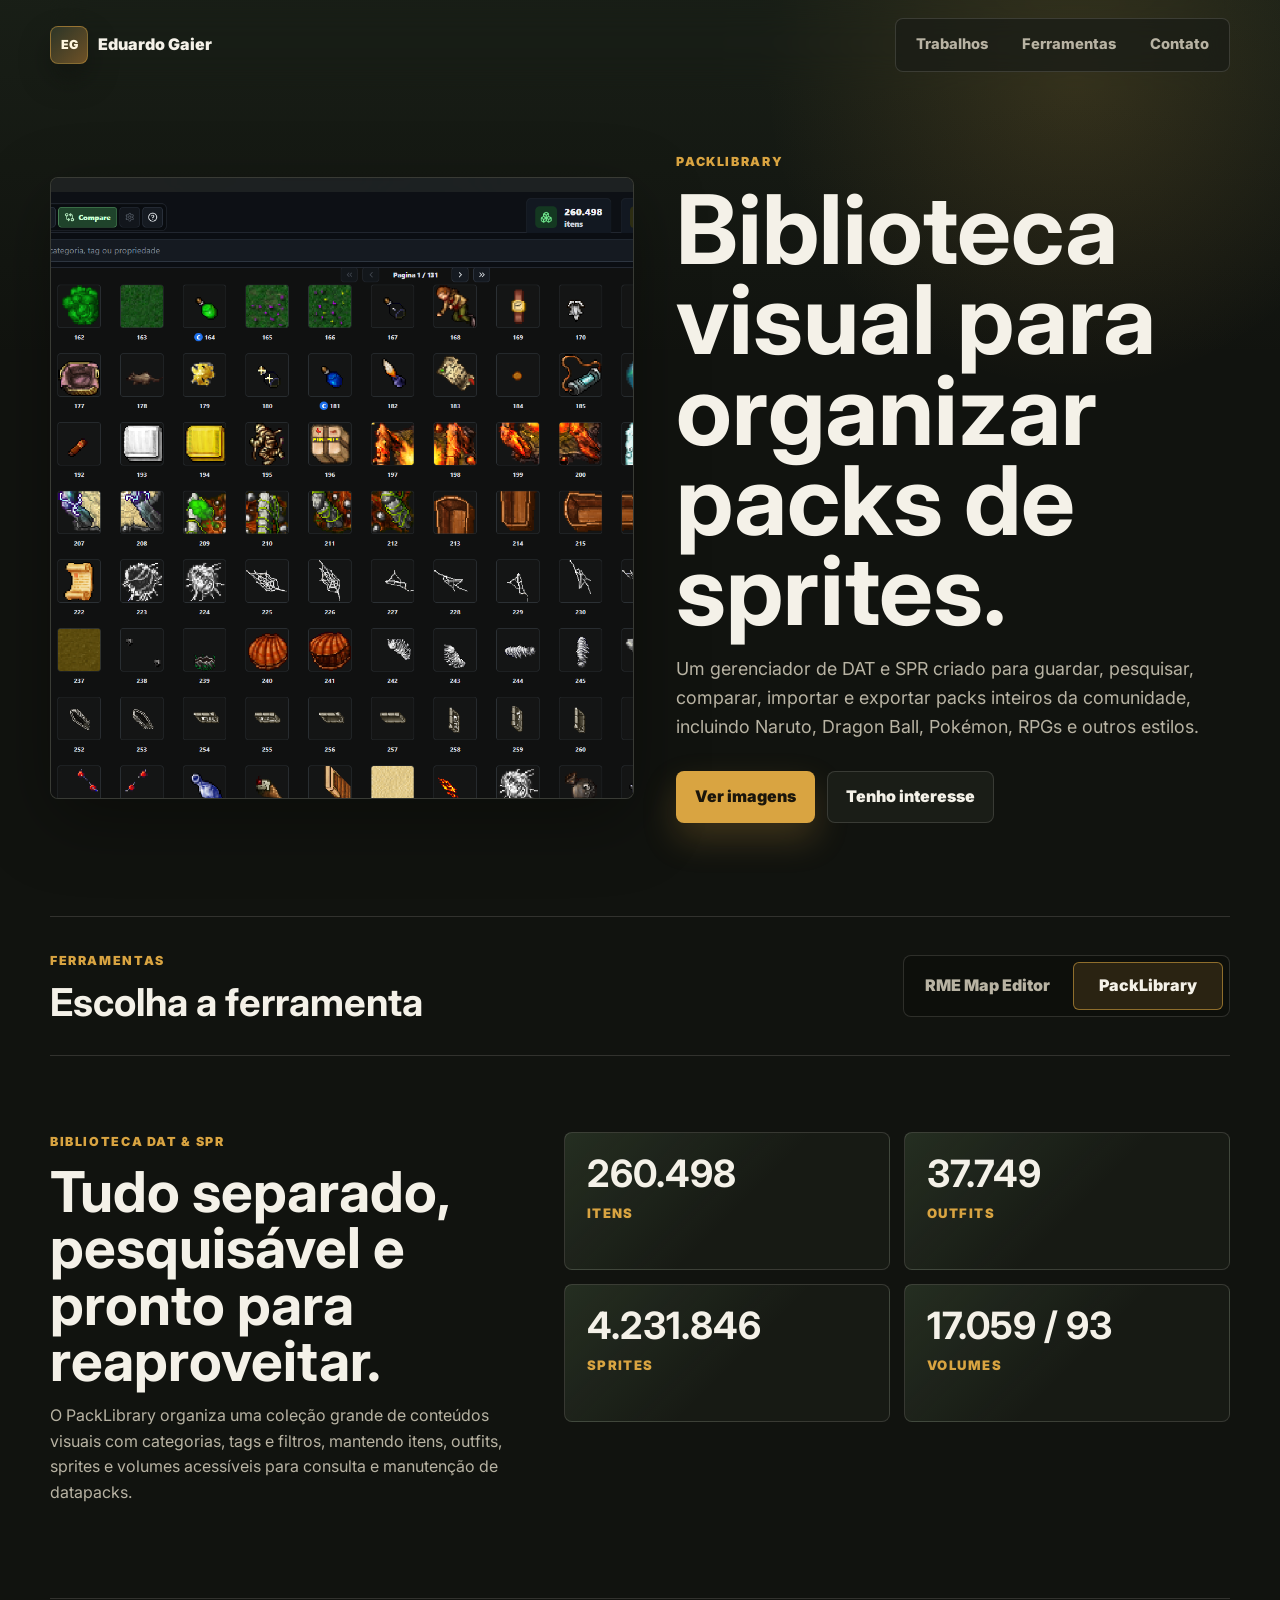
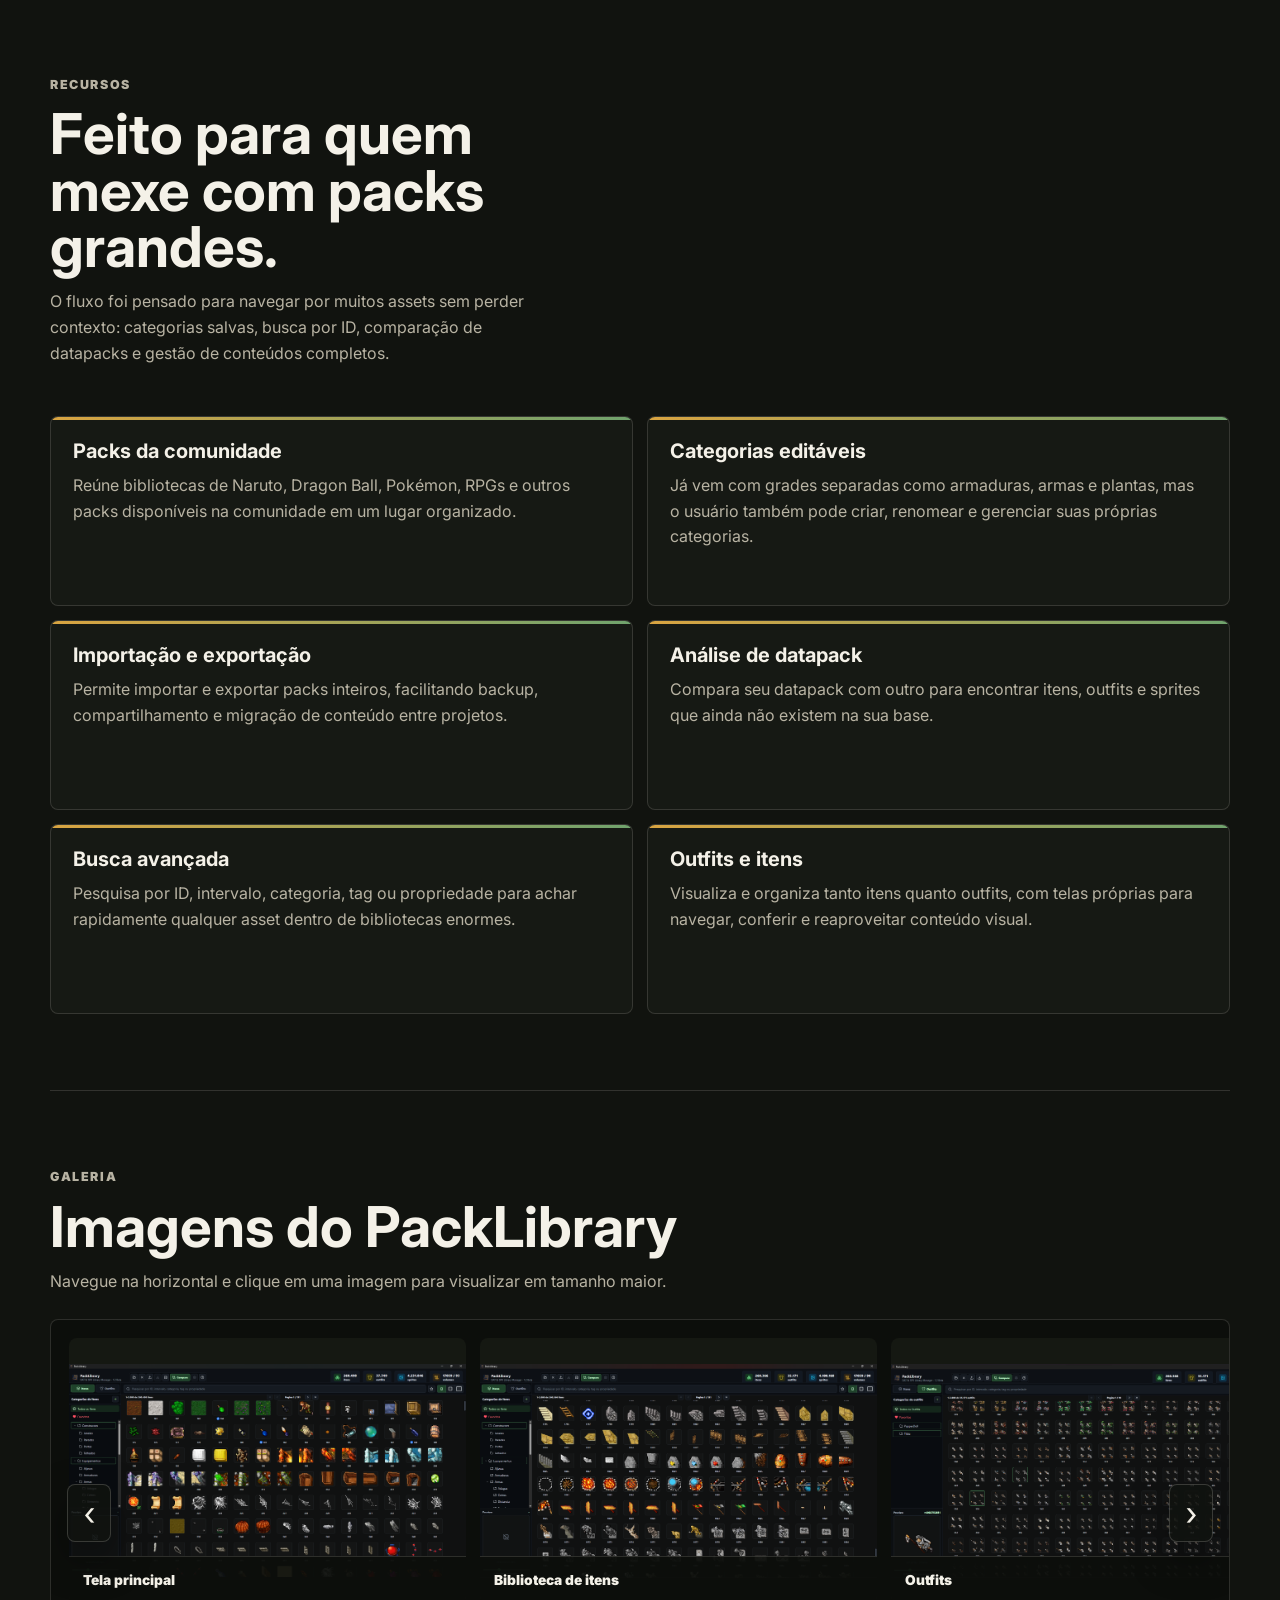
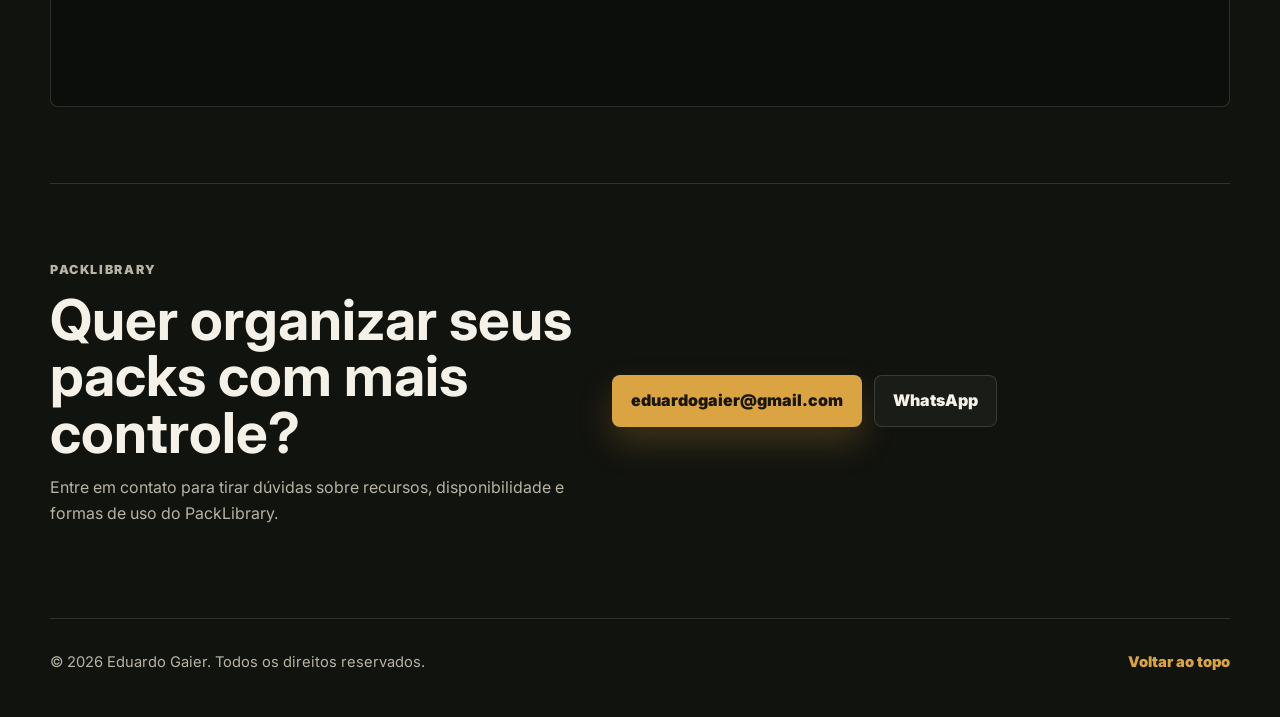
==== packlibrary.html @ 7f419819 "Adiciona pagina PackLibrary e atualiza ferramentas" ====
<!doctype html>
<html lang="pt-BR">
  <head>
    <meta charset="utf-8" />
    <meta name="viewport" content="width=device-width, initial-scale=1" />
    <meta
      name="description"
      content="Página do PackLibrary, biblioteca para organizar, comparar, importar e exportar packs de sprites DAT e SPR para comunidades OTServ."
    />
    <meta name="theme-color" content="#1a4f43" />
    <title>PackLibrary | Eduardo Gaier</title>
    <link rel="preconnect" href="https://fonts.googleapis.com" />
    <link rel="preconnect" href="https://fonts.gstatic.com" crossorigin />
    <link
      href="https://fonts.googleapis.com/css2?family=Inter:wght@400;600;700;800;900&display=swap"
      rel="stylesheet"
    />
    <link rel="stylesheet" href="styles.css" />
  </head>
  <body>
    <header class="site-header">
      <a class="logo" href="index.html#inicio" aria-label="Voltar para o início">
        <span class="logo-mark" aria-hidden="true">EG</span>
        <span>Eduardo Gaier</span>
      </a>

      <nav class="nav" aria-label="Navegação principal">
        <a href="index.html#trabalhos">Trabalhos</a>
        <a href="rme.html">Ferramentas</a>
        <a href="index.html#contato">Contato</a>
      </nav>
    </header>

    <main>
      <section class="hero tool-hero" id="inicio">
        <div class="hero-media">
          <img
            src="images/ferramentas/Fotos%20library/packlibrary-main.png"
            alt="Tela principal do PackLibrary com grade de itens, categorias e métricas da biblioteca"
          />
        </div>

        <div class="hero-content">
          <p class="eyebrow">PackLibrary</p>
          <h1>Biblioteca visual para organizar packs de sprites.</h1>
          <p class="hero-copy">
            Um gerenciador de DAT e SPR criado para guardar, pesquisar, comparar,
            importar e exportar packs inteiros da comunidade, incluindo Naruto,
            Dragon Ball, Pokémon, RPGs e outros estilos.
          </p>
          <div class="hero-actions" aria-label="Ações principais">
            <a class="button primary" href="#galeria">Ver imagens</a>
            <a class="button secondary" href="index.html#contato">Tenho interesse</a>
          </div>
        </div>
      </section>

      <section class="tool-menu section-band compact-band" aria-labelledby="tool-menu-title">
        <div>
          <p class="eyebrow">Ferramentas</p>
          <h2 id="tool-menu-title">Escolha a ferramenta</h2>
        </div>
        <div class="tool-switch" aria-label="Menu de ferramentas">
          <a href="rme.html">RME Map Editor</a>
          <a class="active" href="packlibrary.html" aria-current="page">PackLibrary</a>
        </div>
      </section>

      <section class="feature-strip section-band" aria-labelledby="pack-benefits-title">
        <div>
          <p class="eyebrow">Biblioteca DAT & SPR</p>
          <h2 id="pack-benefits-title">Tudo separado, pesquisável e pronto para reaproveitar.</h2>
          <p class="intro-lead">
            O PackLibrary organiza uma coleção grande de conteúdos visuais com
            categorias, tags e filtros, mantendo itens, outfits, sprites e volumes
            acessíveis para consulta e manutenção de datapacks.
          </p>
        </div>
        <div class="stats-grid" aria-label="Quantidade de conteúdo na biblioteca">
          <article>
            <strong>260.498</strong>
            <span>itens</span>
          </article>
          <article>
            <strong>37.749</strong>
            <span>outfits</span>
          </article>
          <article>
            <strong>4.231.846</strong>
            <span>sprites</span>
          </article>
          <article>
            <strong>17.059 / 93</strong>
            <span>volumes</span>
          </article>
        </div>
      </section>

      <section class="feature-strip section-band">
        <div class="section-heading">
          <p class="eyebrow">Recursos</p>
          <h2>Feito para quem mexe com packs grandes.</h2>
          <p>
            O fluxo foi pensado para navegar por muitos assets sem perder contexto:
            categorias salvas, busca por ID, comparação de datapacks e gestão de
            conteúdos completos.
          </p>
        </div>
        <div class="craft-list">
          <article>
            <h3>Packs da comunidade</h3>
            <p>
              Reúne bibliotecas de Naruto, Dragon Ball, Pokémon, RPGs e outros
              packs disponíveis na comunidade em um lugar organizado.
            </p>
          </article>
          <article>
            <h3>Categorias editáveis</h3>
            <p>
              Já vem com grades separadas como armaduras, armas e plantas, mas o
              usuário também pode criar, renomear e gerenciar suas próprias categorias.
            </p>
          </article>
          <article>
            <h3>Importação e exportação</h3>
            <p>
              Permite importar e exportar packs inteiros, facilitando backup,
              compartilhamento e migração de conteúdo entre projetos.
            </p>
          </article>
          <article>
            <h3>Análise de datapack</h3>
            <p>
              Compara seu datapack com outro para encontrar itens, outfits e sprites
              que ainda não existem na sua base.
            </p>
          </article>
          <article>
            <h3>Busca avançada</h3>
            <p>
              Pesquisa por ID, intervalo, categoria, tag ou propriedade para achar
              rapidamente qualquer asset dentro de bibliotecas enormes.
            </p>
          </article>
          <article>
            <h3>Outfits e itens</h3>
            <p>
              Visualiza e organiza tanto itens quanto outfits, com telas próprias
              para navegar, conferir e reaproveitar conteúdo visual.
            </p>
          </article>
        </div>
      </section>

      <section class="rme-showcase section-band" id="galeria" data-work-panel="packlibrary" aria-labelledby="galeria-title">
        <div class="section-heading">
          <p class="eyebrow">Galeria</p>
          <h2 id="galeria-title">Imagens do PackLibrary</h2>
          <p>
            Navegue na horizontal e clique em uma imagem para visualizar em tamanho maior.
          </p>
        </div>

        <div class="carousel rme-carousel" data-carousel>
          <button class="carousel-arrow prev" type="button" aria-label="Imagem anterior">&lsaquo;</button>
          <div class="carousel-track">
            <button class="gallery-image titled" type="button">
              <img src="images/ferramentas/Fotos%20library/packlibrary-main.png" alt="Tela principal do PackLibrary" />
              <span class="gallery-caption">Tela principal</span>
            </button>
            <button class="gallery-image titled" type="button">
              <img src="images/ferramentas/Fotos%20library/initlib.png" alt="Inicialização da biblioteca do PackLibrary" />
              <span class="gallery-caption">Biblioteca de itens</span>
            </button>
            <button class="gallery-image titled" type="button">
              <img src="images/ferramentas/Fotos%20library/outfit.png" alt="Tela de outfits do PackLibrary" />
              <span class="gallery-caption">Outfits</span>
            </button>
            <button class="gallery-image titled" type="button">
              <img src="images/ferramentas/Fotos%20library/cat1.png" alt="Categorias de itens no PackLibrary" />
              <span class="gallery-caption">Categorias salvas</span>
            </button>
            <button class="gallery-image titled" type="button">
              <img src="images/ferramentas/Fotos%20library/cat2.png" alt="Gerenciamento de categorias no PackLibrary" />
              <span class="gallery-caption">Gerenciar categorias</span>
            </button>
            <button class="gallery-image titled" type="button">
              <img src="images/ferramentas/Fotos%20library/cat3.png" alt="Grade de categorias do PackLibrary" />
              <span class="gallery-caption">Grade por categoria</span>
            </button>
            <button class="gallery-image titled" type="button">
              <img src="images/ferramentas/Fotos%20library/cat4.png" alt="Categorias customizadas no PackLibrary" />
              <span class="gallery-caption">Categorias customizadas</span>
            </button>
            <button class="gallery-image titled" type="button">
              <img src="images/ferramentas/Fotos%20library/compare2%20spr%20externos.png" alt="Comparação de SPR externo no PackLibrary" />
              <span class="gallery-caption">Comparar datapacks</span>
            </button>
            <button class="gallery-image titled" type="button">
              <img src="images/ferramentas/Fotos%20library/importa%C3%A7%C3%A3o%20de%20outfits%20de%20outra%20spr.png" alt="Importação de outfits de outra SPR no PackLibrary" />
              <span class="gallery-caption">Importar outfits</span>
            </button>
          </div>
          <button class="carousel-arrow next" type="button" aria-label="Próxima imagem">&rsaquo;</button>
        </div>
      </section>

      <section class="contact section-band" id="comprar" aria-labelledby="comprar-title">
        <div>
          <p class="eyebrow">PackLibrary</p>
          <h2 id="comprar-title">Quer organizar seus packs com mais controle?</h2>
          <p>
            Entre em contato para tirar dúvidas sobre recursos, disponibilidade
            e formas de uso do PackLibrary.
          </p>
        </div>
        <div class="contact-actions" aria-label="Contatos">
          <a class="button primary" href="mailto:eduardogaier@gmail.com">eduardogaier@gmail.com</a>
          <a class="button secondary" href="https://wa.me/5555991773439" target="_blank" rel="noreferrer">
            WhatsApp
          </a>
        </div>
      </section>
    </main>

    <div class="lightbox" aria-hidden="true" role="dialog" aria-label="Visualização da imagem">
      <button class="lightbox-close" type="button" aria-label="Fechar imagem">&times;</button>
      <button class="lightbox-nav lightbox-prev" type="button" aria-label="Imagem anterior">&lsaquo;</button>
      <img src="" alt="" />
      <button class="lightbox-nav lightbox-next" type="button" aria-label="Próxima imagem">&rsaquo;</button>
    </div>

    <footer class="site-footer">
      <span>© <span id="year"></span> Eduardo Gaier. Todos os direitos reservados.</span>
      <a href="#inicio">Voltar ao topo</a>
    </footer>

    <script src="script.js"></script>
  </body>
</html>
---- styles.css ----
:root {
  color-scheme: dark;
  --bg: #11130f;
  --surface: #1a1d17;
  --surface-soft: #242a20;
  --text: #f4f1e8;
  --muted: #b8b3a3;
  --brand: #d9a441;
  --brand-dark: #9d642b;
  --accent: #70a36d;
  --line: rgba(244, 241, 232, 0.14);
  --shadow: 0 22px 70px rgba(0, 0, 0, 0.34);
}

* {
  box-sizing: border-box;
}

html {
  scroll-behavior: smooth;
}

body {
  margin: 0;
  min-width: 320px;
  background:
    linear-gradient(180deg, rgba(112, 163, 109, 0.08), transparent 360px),
    radial-gradient(circle at 84% 2%, rgba(217, 164, 65, 0.16), transparent 310px),
    var(--bg);
  color: var(--text);
  font-family: "Inter", system-ui, -apple-system, BlinkMacSystemFont, "Segoe UI", sans-serif;
  line-height: 1.6;
}

body.lightbox-open {
  overflow: hidden;
}

img {
  display: block;
  max-width: 100%;
}

a,
button {
  color: inherit;
  font: inherit;
}

a {
  text-decoration: none;
}

button {
  cursor: pointer;
}

.site-header {
  position: sticky;
  top: 0;
  z-index: 20;
  display: flex;
  align-items: center;
  justify-content: space-between;
  gap: 24px;
  width: min(1180px, calc(100% - 32px));
  margin: 0 auto;
  padding: 18px 0;
  backdrop-filter: blur(18px);
}

.logo,
.nav,
.hero-actions,
.contact-actions,
.site-footer {
  display: flex;
  align-items: center;
}

.logo {
  gap: 10px;
  font-weight: 900;
  letter-spacing: 0;
}

.logo-mark {
  display: grid;
  width: 38px;
  height: 38px;
  place-items: center;
  border: 1px solid rgba(217, 164, 65, 0.45);
  border-radius: 8px;
  background: linear-gradient(135deg, #2c3527, #6e5126);
  color: #fff7df;
  font-size: 0.78rem;
  box-shadow: 0 14px 32px rgba(0, 0, 0, 0.3);
}

.nav {
  gap: 6px;
  padding: 6px;
  border: 1px solid var(--line);
  border-radius: 8px;
  background: rgba(26, 29, 23, 0.78);
}

.nav a {
  padding: 8px 14px;
  border-radius: 6px;
  color: var(--muted);
  font-size: 0.92rem;
  font-weight: 800;
  white-space: nowrap;
}

.nav a:hover,
.nav a:focus-visible,
.nav a[aria-current="page"] {
  background: var(--surface-soft);
  color: var(--text);
}

.hero,
.section-band,
.site-footer {
  width: min(1180px, calc(100% - 32px));
  margin: 0 auto;
}

.hero {
  display: grid;
  grid-template-columns: minmax(0, 0.95fr) minmax(320px, 0.9fr);
  gap: 42px;
  align-items: center;
  min-height: calc(100vh - 74px);
  padding: 44px 0 74px;
}

.hero-media {
  overflow: hidden;
  border: 1px solid var(--line);
  border-radius: 8px;
  background: var(--surface);
  box-shadow: var(--shadow);
}

.hero-media img {
  width: 100%;
  height: clamp(320px, 52vw, 620px);
  object-fit: cover;
}

.hero-content {
  max-width: 640px;
}

.eyebrow {
  margin: 0 0 12px;
  color: var(--brand);
  font-size: 0.78rem;
  font-weight: 900;
  letter-spacing: 0.13em;
  text-transform: uppercase;
}

h1,
h2,
h3,
p {
  margin-top: 0;
}

h1 {
  margin-bottom: 20px;
  font-size: clamp(3rem, 7.5vw, 6.7rem);
  line-height: 0.94;
  letter-spacing: 0;
}

h2 {
  margin-bottom: 14px;
  font-size: clamp(2.1rem, 4.4vw, 4rem);
  line-height: 1;
  letter-spacing: 0;
}

h3 {
  margin-bottom: 10px;
  font-size: 1.25rem;
  line-height: 1.2;
}

.hero-copy,
.section-heading p,
.intro p,
.intro-lead,
.craft-list p,
.work-copy p,
.tools p,
.testimonial-card p,
.testimonial-card span,
.contact p {
  color: var(--muted);
}

.hero-copy {
  max-width: 600px;
  margin-bottom: 30px;
  font-size: 1.12rem;
}

.hero-actions,
.contact-actions {
  flex-wrap: wrap;
  gap: 12px;
}

.button {
  display: inline-flex;
  align-items: center;
  justify-content: center;
  min-height: 46px;
  padding: 12px 18px;
  border: 1px solid transparent;
  border-radius: 8px;
  font-weight: 900;
}

.button.primary {
  background: var(--brand);
  color: #1b160b;
  box-shadow: 0 16px 34px rgba(217, 164, 65, 0.22);
}

.button.primary:hover,
.button.primary:focus-visible {
  background: #f0bd59;
}

.button.secondary {
  border-color: var(--line);
  background: var(--surface);
  color: var(--text);
}

.section-band {
  padding: 76px 0;
  border-top: 1px solid var(--line);
}

.compact-band {
  padding: 34px 0;
}

.tool-menu {
  display: flex;
  align-items: center;
  justify-content: space-between;
  gap: 24px;
}

.tool-menu h2 {
  margin-bottom: 0;
  font-size: clamp(1.8rem, 3vw, 2.7rem);
}

.tool-switch {
  display: flex;
  gap: 8px;
  overflow-x: auto;
  padding: 6px;
  border: 1px solid var(--line);
  border-radius: 8px;
  background: rgba(12, 14, 11, 0.62);
}

.tool-switch a {
  flex: 0 0 auto;
  min-width: 150px;
  padding: 10px 14px;
  border: 1px solid transparent;
  border-radius: 6px;
  color: var(--muted);
  font-weight: 900;
  text-align: center;
  white-space: nowrap;
}

.tool-switch a:hover,
.tool-switch a:focus-visible,
.tool-switch a.active {
  border-color: rgba(217, 164, 65, 0.58);
  background: rgba(217, 164, 65, 0.14);
  color: var(--text);
}

.intro {
  display: grid;
  grid-template-columns: minmax(0, 0.72fr) minmax(320px, 1fr);
  gap: 34px;
}

.craft-list,
.intro-grid,
.tool-list {
  display: grid;
  grid-template-columns: repeat(2, minmax(0, 1fr));
  gap: 14px;
}

.feature-strip {
  display: grid;
  grid-template-columns: minmax(0, 0.72fr) minmax(320px, 1fr);
  gap: 34px;
  align-items: start;
}

.feature-strip > .section-heading {
  margin-bottom: 0;
}

.feature-strip > .craft-list {
  grid-column: 1 / -1;
}

.stats-grid {
  display: grid;
  grid-template-columns: repeat(2, minmax(0, 1fr));
  gap: 14px;
}

.stats-grid article {
  min-height: 138px;
  padding: 22px;
  border: 1px solid var(--line);
  border-radius: 8px;
  background:
    linear-gradient(135deg, rgba(112, 163, 109, 0.15), transparent 54%),
    rgba(26, 29, 23, 0.78);
}

.stats-grid strong,
.stats-grid span {
  display: block;
}

.stats-grid strong {
  color: var(--text);
  font-size: clamp(1.55rem, 3vw, 2.35rem);
  line-height: 1;
}

.stats-grid span {
  margin-top: 10px;
  color: var(--brand);
  font-size: 0.82rem;
  font-weight: 900;
  letter-spacing: 0.11em;
  text-transform: uppercase;
}

.craft-list article,
.intro article,
.tool-list article {
  min-height: 190px;
  padding: 22px;
  border: 1px solid var(--line);
  border-radius: 8px;
  background: rgba(26, 29, 23, 0.72);
}

.craft-list article {
  position: relative;
  overflow: hidden;
}

.craft-list article::before {
  content: "";
  position: absolute;
  top: 0;
  left: 0;
  width: 100%;
  height: 3px;
  background: linear-gradient(90deg, var(--brand), var(--accent));
}

.intro article span {
  display: block;
  margin-bottom: 28px;
  color: rgba(217, 164, 65, 0.56);
  font-size: 2rem;
  font-weight: 900;
  line-height: 1;
}

.section-heading {
  max-width: 760px;
  margin-bottom: 24px;
}

.work-tabs {
  display: flex;
  gap: 8px;
  overflow-x: auto;
  padding: 0 0 14px;
  scrollbar-width: thin;
}

.work-tab {
  flex: 0 0 auto;
  padding: 10px 14px;
  border: 1px solid var(--line);
  border-radius: 8px;
  background: var(--surface);
  color: var(--muted);
  font-weight: 900;
}

.work-tab:hover,
.work-tab:focus-visible,
.work-tab.active {
  border-color: rgba(217, 164, 65, 0.65);
  background: rgba(217, 164, 65, 0.14);
  color: var(--text);
}

.work-panels {
  margin-top: 18px;
}

.work-panel {
  display: none;
  grid-template-columns: minmax(220px, 0.32fr) minmax(0, 1fr);
  gap: 20px;
  align-items: stretch;
}

.work-panel.active {
  display: grid;
}

.work-copy {
  padding: 24px;
  border: 1px solid var(--line);
  border-radius: 8px;
  background: var(--surface);
}

.work-copy span {
  color: var(--brand);
  font-size: 0.75rem;
  font-weight: 900;
  letter-spacing: 0.12em;
  text-transform: uppercase;
}

.carousel {
  position: relative;
  overflow: hidden;
  min-height: 388px;
  border: 1px solid var(--line);
  border-radius: 8px;
  background: #0c0e0b;
}

.carousel-track {
  display: grid;
  grid-auto-columns: minmax(72%, 1fr);
  grid-auto-flow: column;
  gap: 14px;
  height: 100%;
  overflow-x: auto;
  padding: 18px;
  scroll-behavior: smooth;
  scroll-snap-type: x mandatory;
  scrollbar-width: none;
}

.carousel-track::-webkit-scrollbar {
  display: none;
}

.gallery-image {
  position: relative;
  display: block;
  width: 100%;
  height: 350px;
  overflow: hidden;
  padding: 0;
  border: 0;
  border-radius: 8px;
  background: #151812;
  cursor: zoom-in;
  scroll-snap-align: center;
}

.gallery-image img {
  width: 100%;
  height: 100%;
  object-fit: cover;
  transition: filter 180ms ease;
}

.gallery-image.titled img {
  height: calc(100% - 54px);
  padding-bottom: 0;
  background: #151812;
  object-fit: contain;
}

.gallery-caption {
  position: absolute;
  right: 0;
  bottom: 0;
  left: 0;
  min-height: 54px;
  padding: 14px 16px;
  border-top: 1px solid rgba(244, 241, 232, 0.14);
  background: rgba(12, 14, 11, 0.94);
  color: var(--text);
  font-size: 0.95rem;
  font-weight: 900;
  text-align: left;
}

.gallery-image:hover img,
.gallery-image:focus-visible img {
  filter: brightness(1.08);
}

.carousel-arrow,
.lightbox-close,
.lightbox-nav {
  display: grid;
  place-items: center;
  border: 1px solid rgba(244, 241, 232, 0.18);
  border-radius: 8px;
  background: rgba(17, 19, 15, 0.82);
  color: var(--text);
  box-shadow: 0 16px 40px rgba(0, 0, 0, 0.34);
}

.carousel-arrow {
  position: absolute;
  top: 50%;
  z-index: 3;
  width: 44px;
  height: 58px;
  transform: translateY(-50%);
  font-size: 2.1rem;
  line-height: 1;
}

.carousel-arrow:hover,
.carousel-arrow:focus-visible,
.lightbox-close:hover,
.lightbox-close:focus-visible,
.lightbox-nav:hover,
.lightbox-nav:focus-visible {
  border-color: rgba(217, 164, 65, 0.78);
  background: rgba(36, 42, 32, 0.96);
}

.carousel-arrow.prev {
  left: 16px;
}

.carousel-arrow.next {
  right: 16px;
}

.tools {
  display: grid;
  grid-template-columns: minmax(0, 0.76fr) minmax(320px, 1fr);
  gap: 34px;
}

.rme-carousel .carousel-track {
  grid-auto-columns: clamp(240px, 31vw, 430px);
  align-items: start;
}

.rme-carousel .gallery-image {
  height: auto;
  aspect-ratio: 1323 / 885;
}

.rme-carousel .gallery-image.titled img {
  height: calc(100% - 46px);
}

.rme-carousel .gallery-caption {
  min-height: 46px;
  padding: 12px 14px;
  font-size: 0.86rem;
}

.testimonials {
  position: relative;
}

.testimonial-grid {
  display: grid;
  grid-template-columns: repeat(3, minmax(0, 1fr));
  gap: 16px;
}

.testimonial-card {
  display: flex;
  min-height: 300px;
  flex-direction: column;
  justify-content: space-between;
  gap: 28px;
  padding: 24px;
  border: 1px solid var(--line);
  border-radius: 8px;
  background:
    linear-gradient(180deg, rgba(217, 164, 65, 0.08), transparent 42%),
    rgba(26, 29, 23, 0.78);
}

.testimonial-card p {
  margin-bottom: 0;
  font-size: 1.02rem;
}

.testimonial-card strong,
.testimonial-card span {
  display: block;
}

.testimonial-card strong {
  color: var(--text);
  font-size: 0.98rem;
}

.testimonial-card span {
  margin-top: 4px;
  font-size: 0.86rem;
  font-weight: 800;
}

.contact {
  display: grid;
  grid-template-columns: minmax(0, 0.85fr) minmax(280px, 1fr);
  gap: 36px;
  align-items: center;
}

.site-footer {
  justify-content: space-between;
  gap: 18px;
  padding: 32px 0 42px;
  border-top: 1px solid var(--line);
  color: var(--muted);
  font-size: 0.92rem;
}

.site-footer a {
  color: var(--brand);
  font-weight: 900;
}

.lightbox {
  position: fixed;
  inset: 0;
  z-index: 50;
  display: none;
  align-items: center;
  justify-content: center;
  padding: 72px;
  background: rgba(0, 0, 0, 0.88);
}

.lightbox.open {
  display: flex;
}

.lightbox img {
  max-width: min(96vw, 1500px);
  max-height: 86vh;
  border: 1px solid rgba(244, 241, 232, 0.18);
  border-radius: 8px;
  object-fit: contain;
  box-shadow: 0 28px 90px rgba(0, 0, 0, 0.5);
}

.lightbox-close {
  position: absolute;
  top: 20px;
  right: 20px;
  width: 46px;
  height: 46px;
  font-size: 2rem;
  line-height: 1;
}

.lightbox-nav {
  position: absolute;
  top: 50%;
  width: 50px;
  height: 68px;
  transform: translateY(-50%);
  font-size: 2.4rem;
}

.lightbox-prev {
  left: 20px;
}

.lightbox-next {
  right: 20px;
}

:focus-visible {
  outline: 3px solid rgba(217, 164, 65, 0.76);
  outline-offset: 3px;
}

@media (max-width: 940px) {
  .site-header {
    align-items: flex-start;
    flex-direction: column;
  }

  .nav {
    width: 100%;
    overflow-x: auto;
  }

  .hero,
  .intro,
  .tools,
  .feature-strip,
  .contact,
  .work-panel.active {
    grid-template-columns: 1fr;
  }

  .tool-menu {
    align-items: flex-start;
    flex-direction: column;
  }

  .tool-switch {
    width: 100%;
  }

  .hero {
    min-height: auto;
    padding-top: 28px;
  }

  .hero-media {
    order: 2;
  }

  .carousel {
    min-height: 330px;
  }

  .gallery-image {
    height: 300px;
  }

  .testimonial-grid {
    grid-template-columns: 1fr;
  }

  .testimonial-card {
    min-height: auto;
  }
}

@media (max-width: 640px) {
  .site-header,
  .hero,
  .section-band,
  .site-footer {
    width: min(100% - 24px, 1180px);
  }

  .craft-list,
  .intro-grid,
  .tool-list,
  .stats-grid {
    grid-template-columns: 1fr;
  }

  .button {
    width: 100%;
  }

  .carousel-track {
    grid-auto-columns: 100%;
    padding: 12px;
  }

  .rme-carousel .carousel-track {
    grid-auto-columns: 86%;
  }

  .carousel-arrow {
    width: 38px;
    height: 52px;
  }

  .gallery-image {
    height: 260px;
  }

  .lightbox {
    padding: 72px 12px;
  }

  .lightbox-nav {
    bottom: 18px;
    top: auto;
    width: 48px;
    height: 48px;
    transform: none;
  }

  .lightbox-prev {
    left: calc(50% - 58px);
  }

  .lightbox-next {
    right: calc(50% - 58px);
  }

  .site-footer {
    align-items: flex-start;
    flex-direction: column;
  }
}
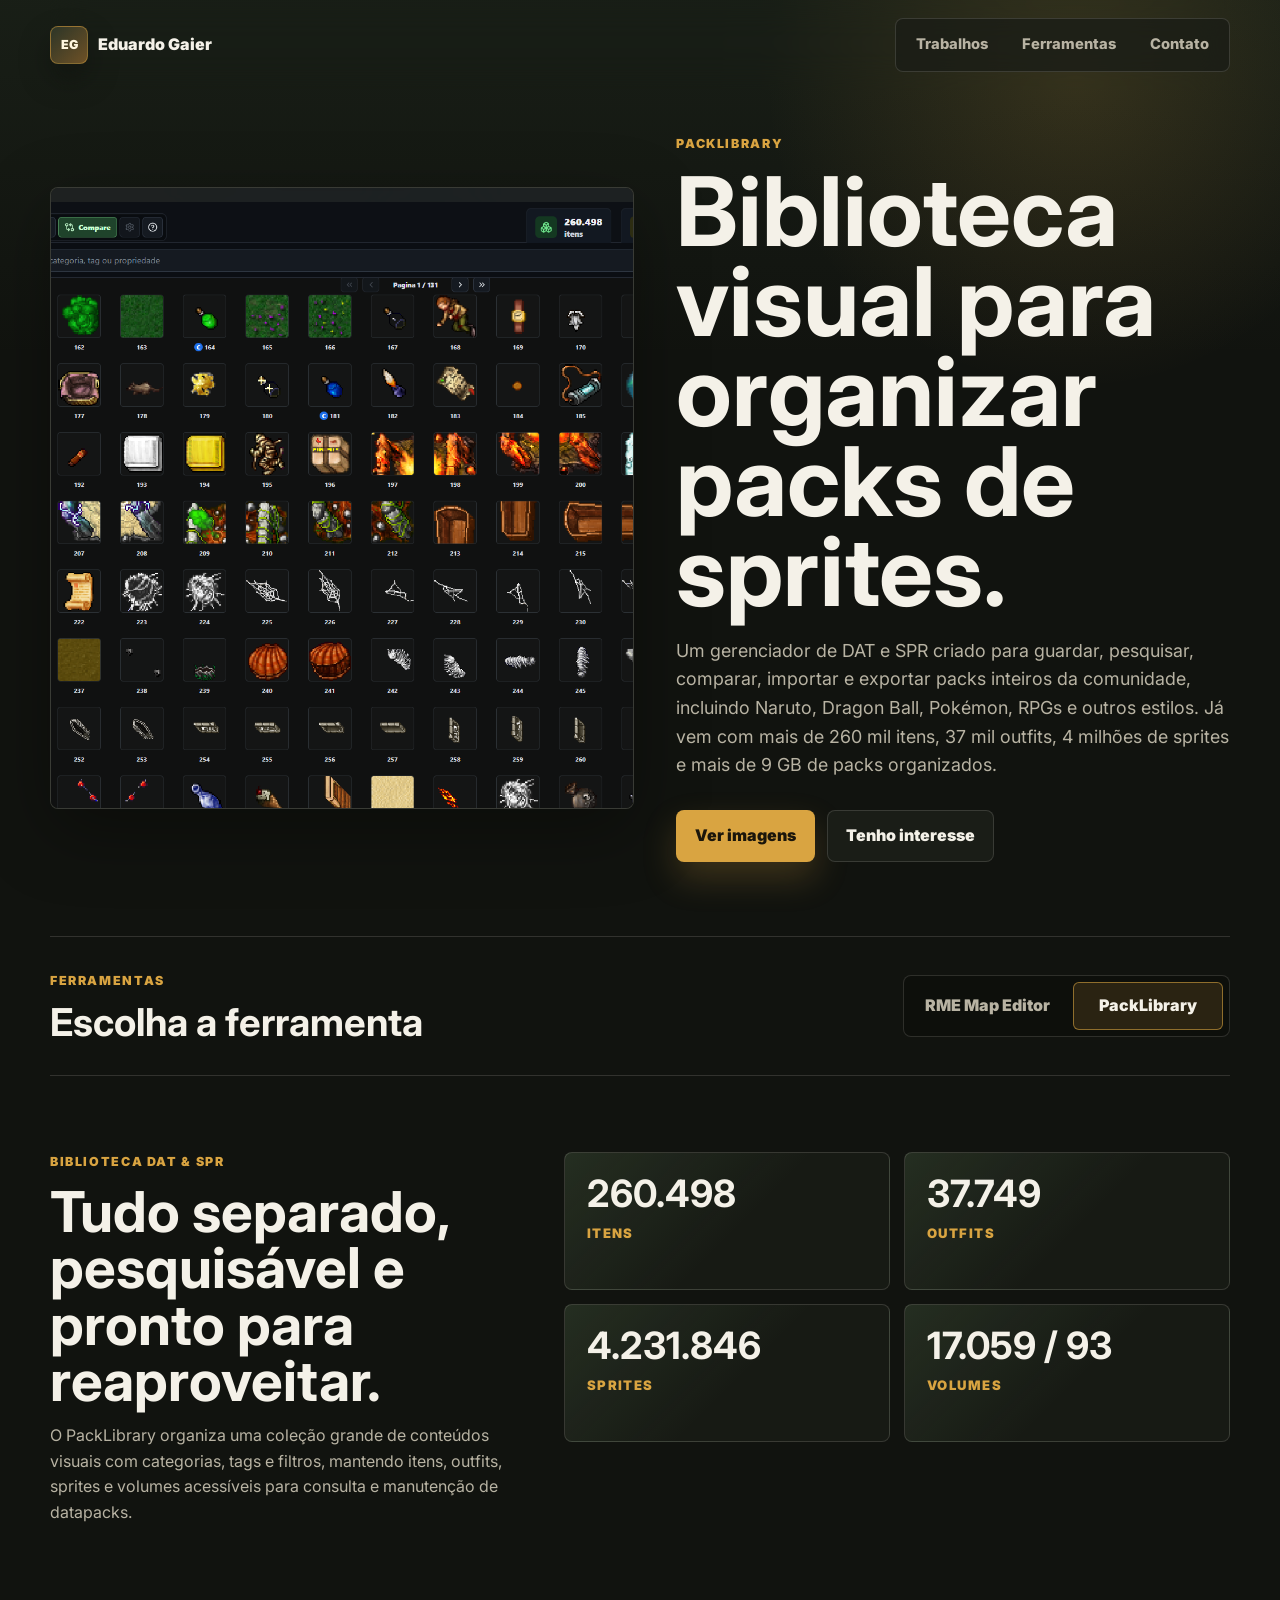
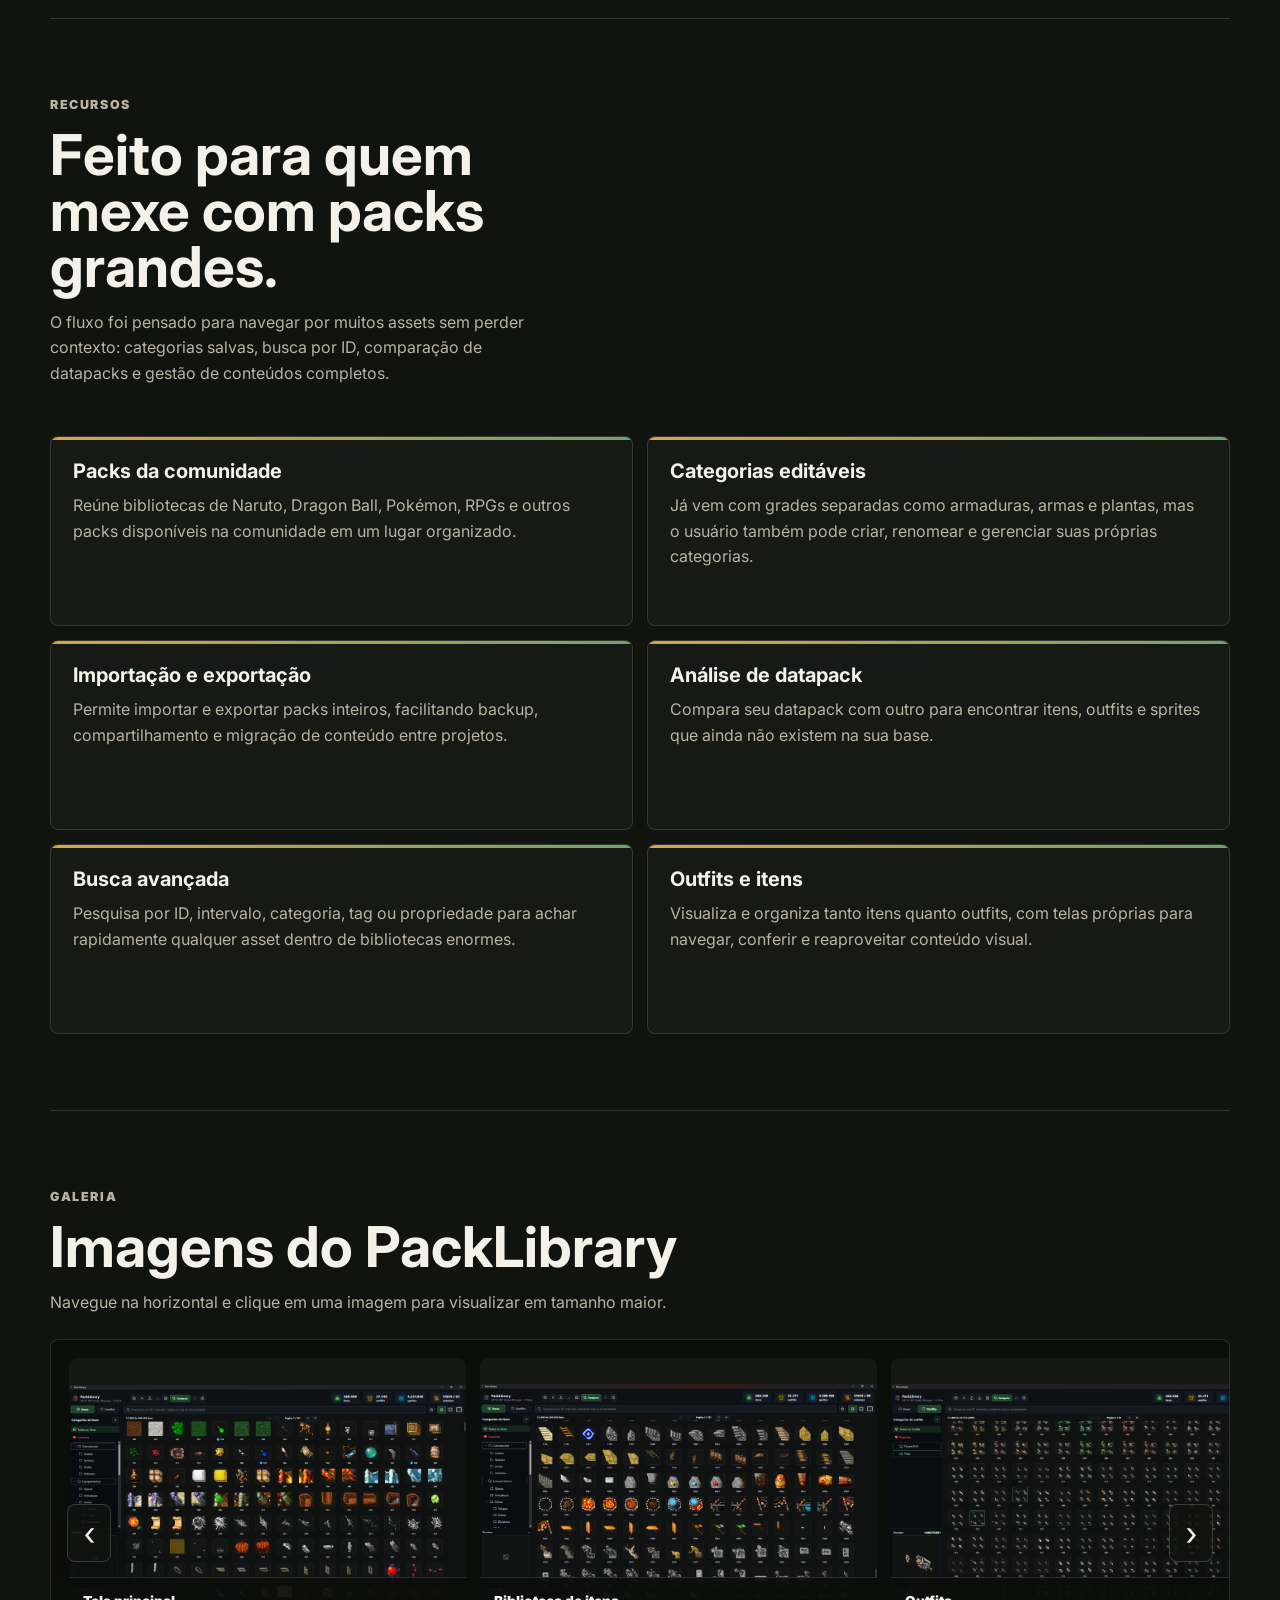
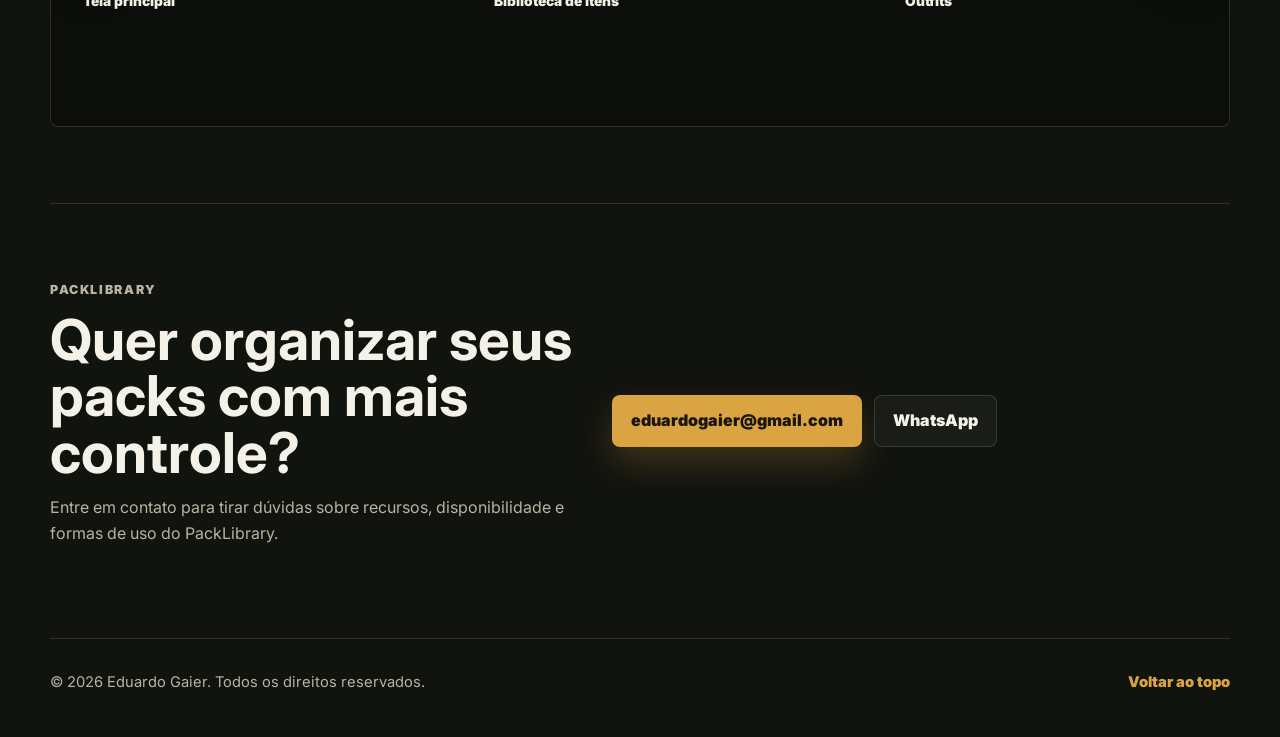
==== commit 17289707: "Reorganiza galeria principal e detalhes do PackLibrary" ====
--- a/packlibrary.html
+++ b/packlibrary.html
@@ -46,7 +46,9 @@
           <p class="hero-copy">
             Um gerenciador de DAT e SPR criado para guardar, pesquisar, comparar,
             importar e exportar packs inteiros da comunidade, incluindo Naruto,
-            Dragon Ball, Pokémon, RPGs e outros estilos.
+            Dragon Ball, Pokémon, RPGs e outros estilos. Já vem com mais de
+            260 mil itens, 37 mil outfits, 4 milhões de sprites e mais de 9 GB
+            de packs organizados.
           </p>
           <div class="hero-actions" aria-label="Ações principais">
             <a class="button primary" href="#galeria">Ver imagens</a>
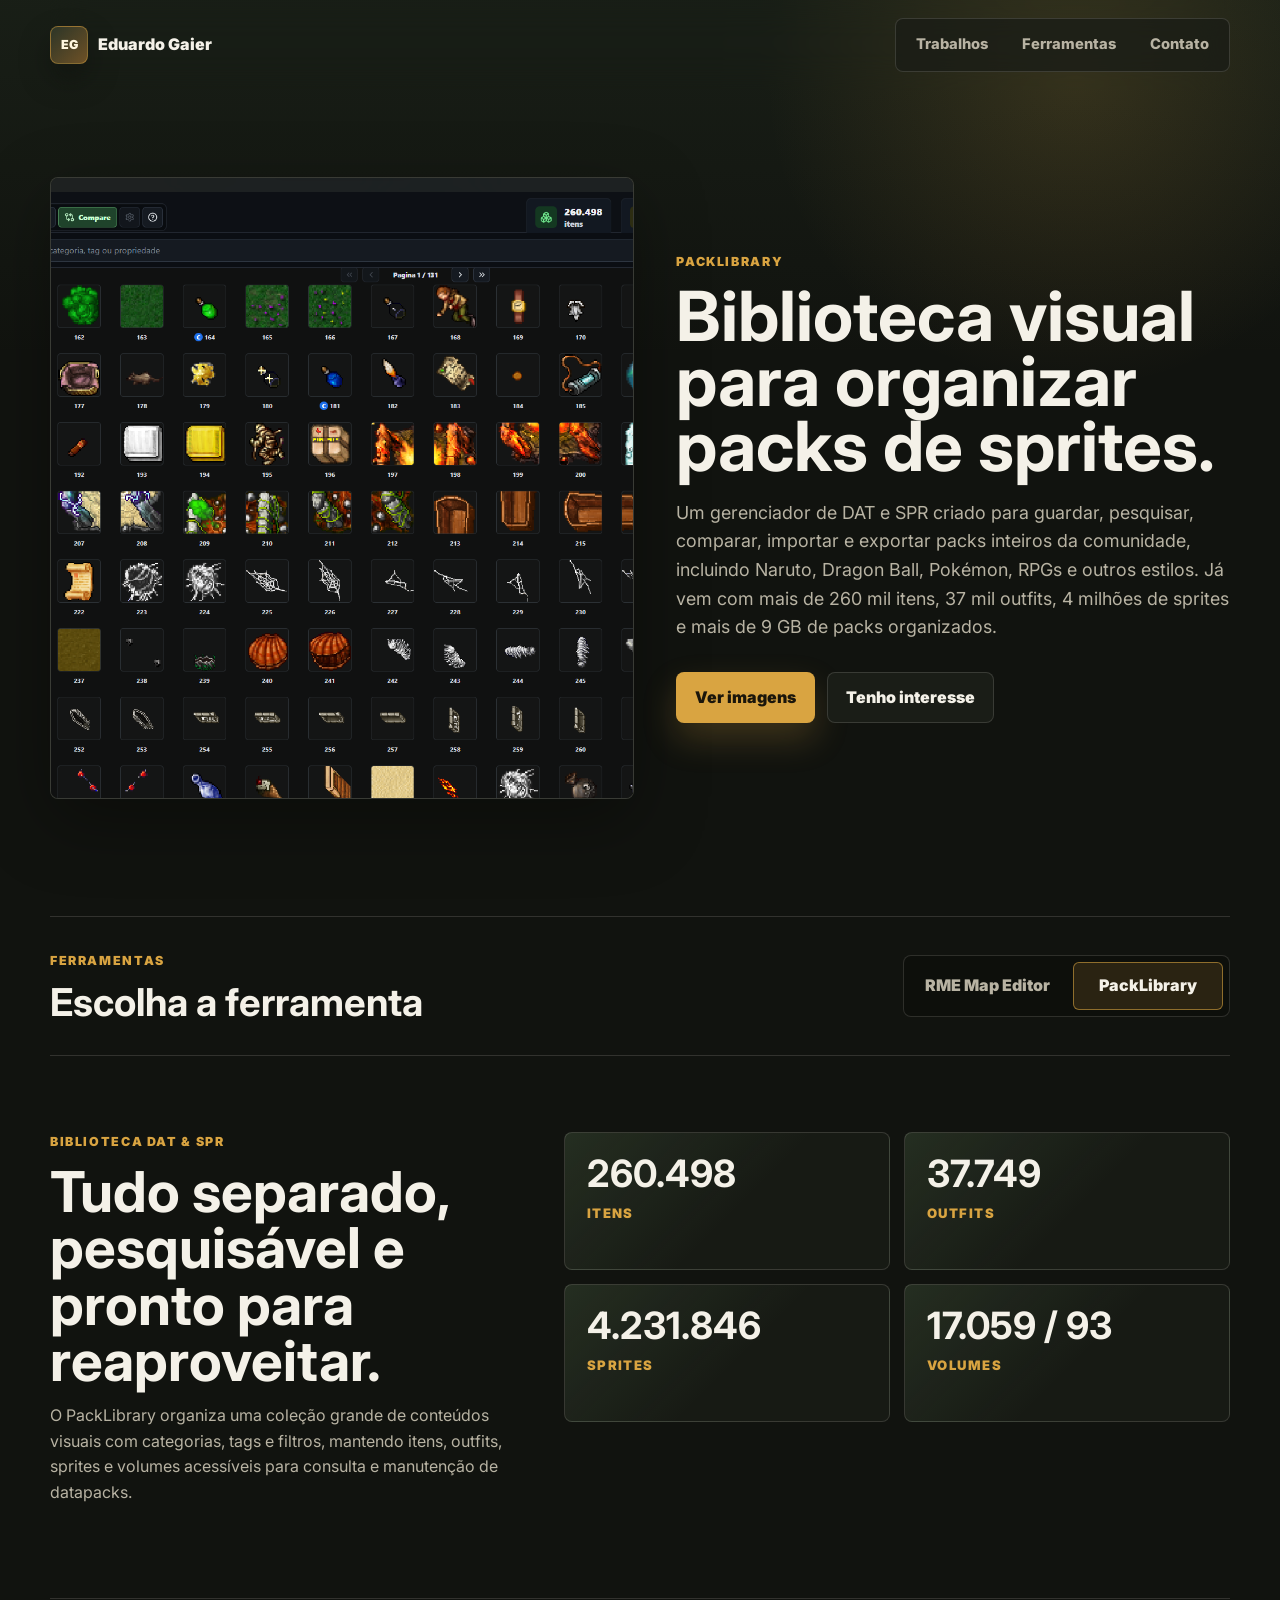
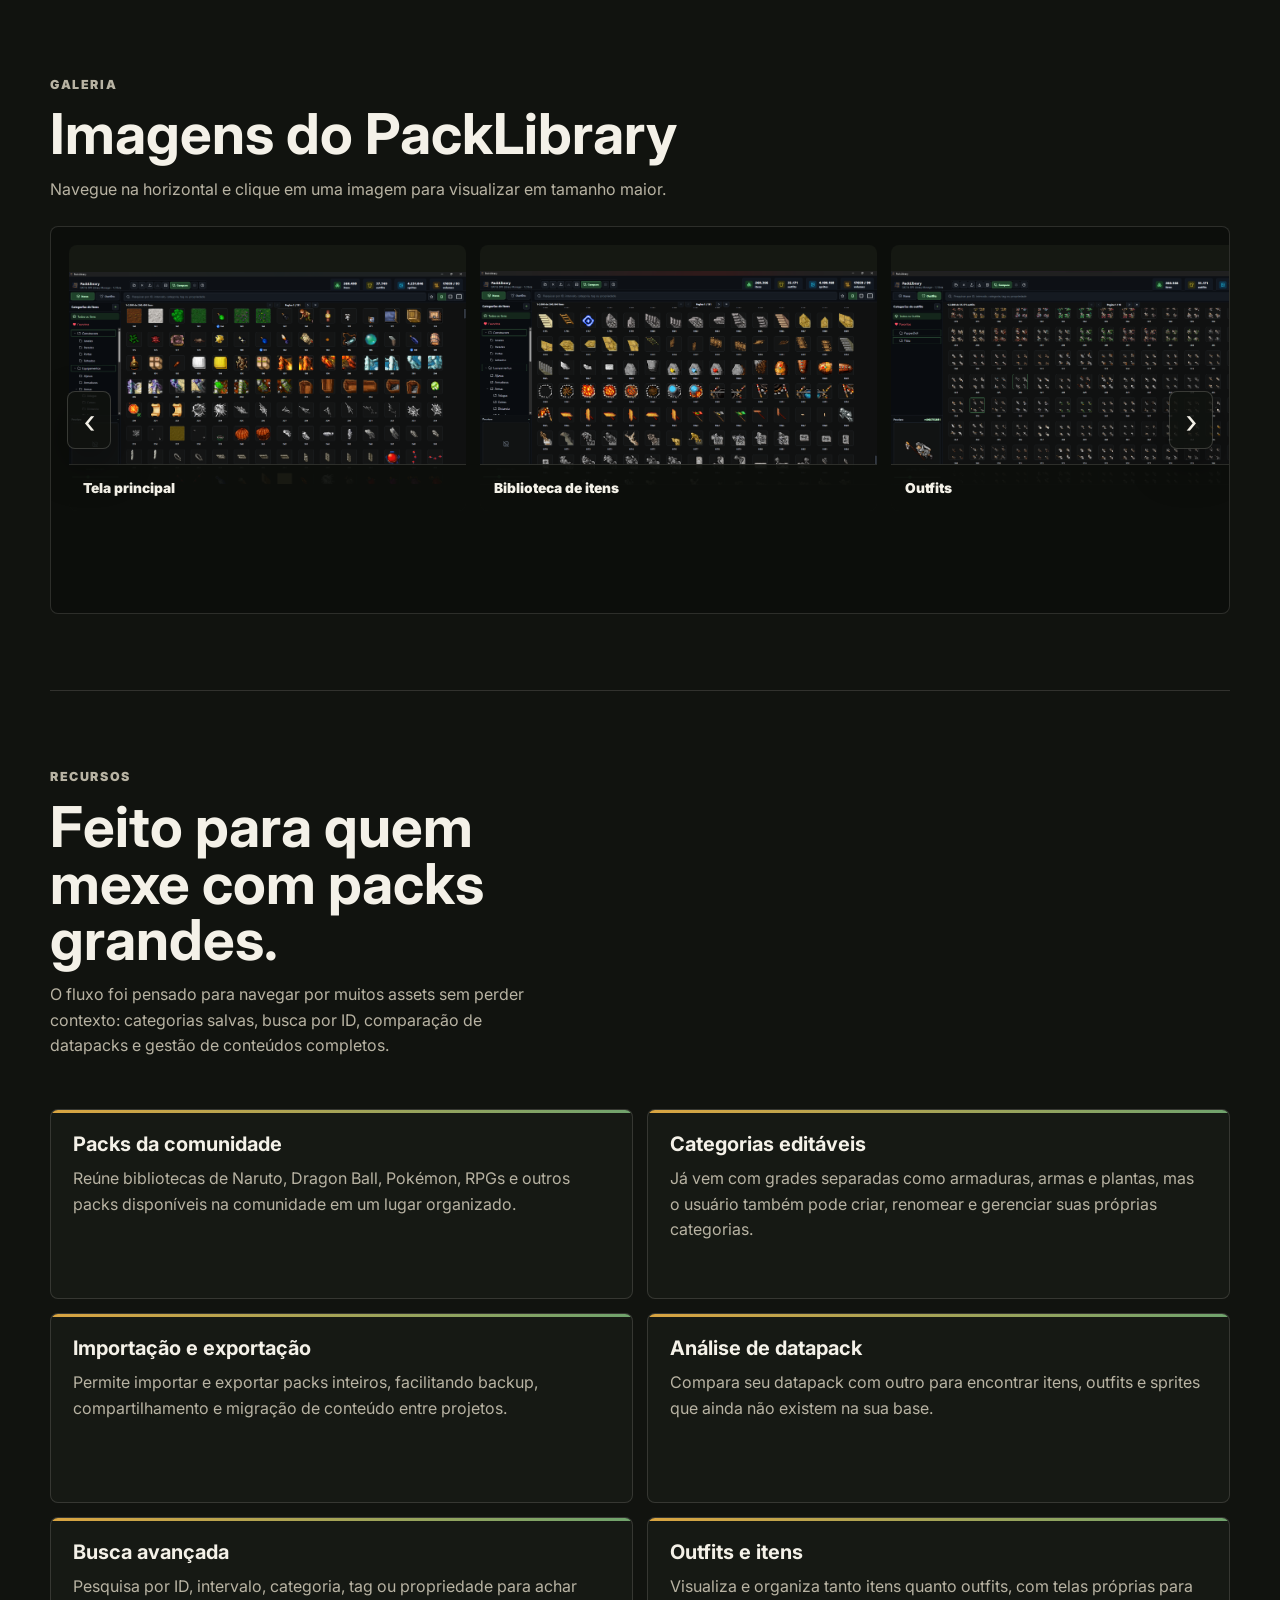
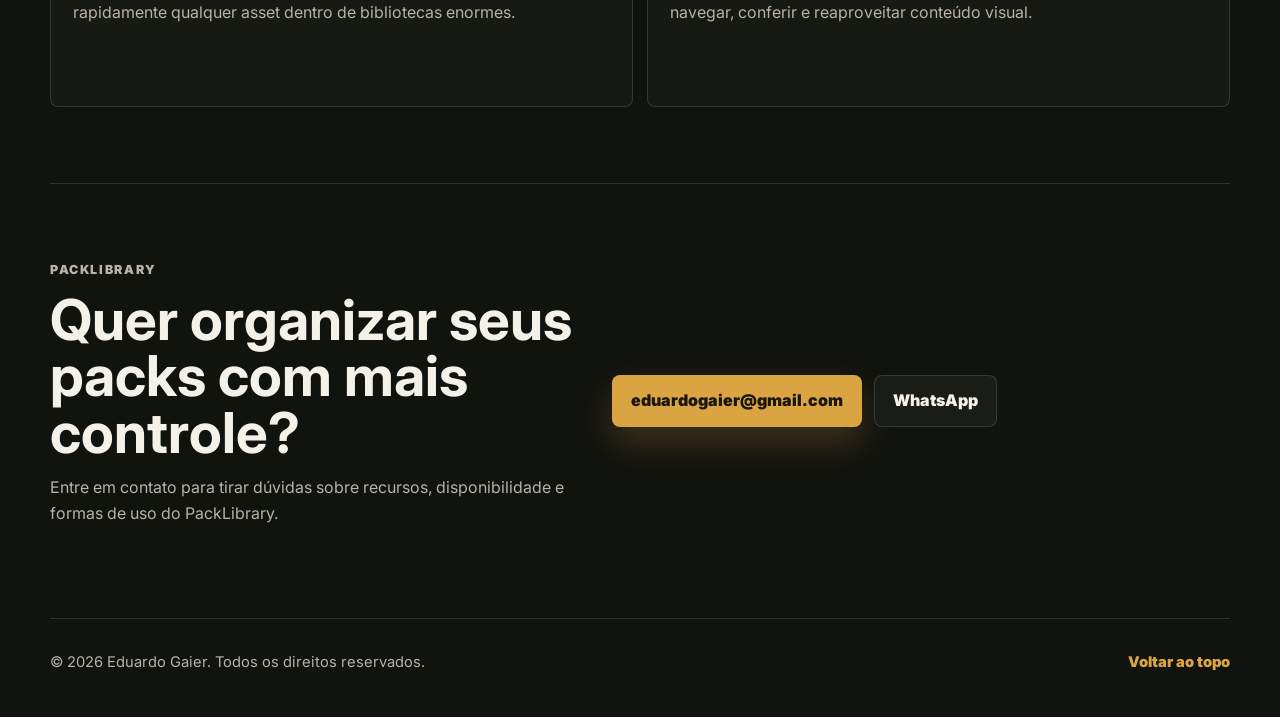
==== commit 32a32bf4: "Ajusta organizacao das paginas de ferramentas" ====
--- a/packlibrary.html
+++ b/packlibrary.html
@@ -98,6 +98,59 @@
         </div>
       </section>
 
+      <section class="rme-showcase section-band" id="galeria" data-work-panel="packlibrary" aria-labelledby="galeria-title">
+        <div class="section-heading">
+          <p class="eyebrow">Galeria</p>
+          <h2 id="galeria-title">Imagens do PackLibrary</h2>
+          <p>
+            Navegue na horizontal e clique em uma imagem para visualizar em tamanho maior.
+          </p>
+        </div>
+
+        <div class="carousel rme-carousel" data-carousel>
+          <button class="carousel-arrow prev" type="button" aria-label="Imagem anterior">&lsaquo;</button>
+          <div class="carousel-track">
+            <button class="gallery-image titled" type="button">
+              <img src="images/ferramentas/Fotos%20library/packlibrary-main.png" alt="Tela principal do PackLibrary" />
+              <span class="gallery-caption">Tela principal</span>
+            </button>
+            <button class="gallery-image titled" type="button">
+              <img src="images/ferramentas/Fotos%20library/initlib.png" alt="Inicialização da biblioteca do PackLibrary" />
+              <span class="gallery-caption">Biblioteca de itens</span>
+            </button>
+            <button class="gallery-image titled" type="button">
+              <img src="images/ferramentas/Fotos%20library/outfit.png" alt="Tela de outfits do PackLibrary" />
+              <span class="gallery-caption">Outfits</span>
+            </button>
+            <button class="gallery-image titled" type="button">
+              <img src="images/ferramentas/Fotos%20library/cat1.png" alt="Categorias de itens no PackLibrary" />
+              <span class="gallery-caption">Categorias salvas</span>
+            </button>
+            <button class="gallery-image titled" type="button">
+              <img src="images/ferramentas/Fotos%20library/cat2.png" alt="Gerenciamento de categorias no PackLibrary" />
+              <span class="gallery-caption">Gerenciar categorias</span>
+            </button>
+            <button class="gallery-image titled" type="button">
+              <img src="images/ferramentas/Fotos%20library/cat3.png" alt="Grade de categorias do PackLibrary" />
+              <span class="gallery-caption">Grade por categoria</span>
+            </button>
+            <button class="gallery-image titled" type="button">
+              <img src="images/ferramentas/Fotos%20library/cat4.png" alt="Categorias customizadas no PackLibrary" />
+              <span class="gallery-caption">Categorias customizadas</span>
+            </button>
+            <button class="gallery-image titled" type="button">
+              <img src="images/ferramentas/Fotos%20library/compare2%20spr%20externos.png" alt="Comparação de SPR externo no PackLibrary" />
+              <span class="gallery-caption">Comparar datapacks</span>
+            </button>
+            <button class="gallery-image titled" type="button">
+              <img src="images/ferramentas/Fotos%20library/importa%C3%A7%C3%A3o%20de%20outfits%20de%20outra%20spr.png" alt="Importação de outfits de outra SPR no PackLibrary" />
+              <span class="gallery-caption">Importar outfits</span>
+            </button>
+          </div>
+          <button class="carousel-arrow next" type="button" aria-label="Próxima imagem">&rsaquo;</button>
+        </div>
+      </section>
+
       <section class="feature-strip section-band">
         <div class="section-heading">
           <p class="eyebrow">Recursos</p>
@@ -154,59 +207,6 @@
         </div>
       </section>
 
-      <section class="rme-showcase section-band" id="galeria" data-work-panel="packlibrary" aria-labelledby="galeria-title">
-        <div class="section-heading">
-          <p class="eyebrow">Galeria</p>
-          <h2 id="galeria-title">Imagens do PackLibrary</h2>
-          <p>
-            Navegue na horizontal e clique em uma imagem para visualizar em tamanho maior.
-          </p>
-        </div>
-
-        <div class="carousel rme-carousel" data-carousel>
-          <button class="carousel-arrow prev" type="button" aria-label="Imagem anterior">&lsaquo;</button>
-          <div class="carousel-track">
-            <button class="gallery-image titled" type="button">
-              <img src="images/ferramentas/Fotos%20library/packlibrary-main.png" alt="Tela principal do PackLibrary" />
-              <span class="gallery-caption">Tela principal</span>
-            </button>
-            <button class="gallery-image titled" type="button">
-              <img src="images/ferramentas/Fotos%20library/initlib.png" alt="Inicialização da biblioteca do PackLibrary" />
-              <span class="gallery-caption">Biblioteca de itens</span>
-            </button>
-            <button class="gallery-image titled" type="button">
-              <img src="images/ferramentas/Fotos%20library/outfit.png" alt="Tela de outfits do PackLibrary" />
-              <span class="gallery-caption">Outfits</span>
-            </button>
-            <button class="gallery-image titled" type="button">
-              <img src="images/ferramentas/Fotos%20library/cat1.png" alt="Categorias de itens no PackLibrary" />
-              <span class="gallery-caption">Categorias salvas</span>
-            </button>
-            <button class="gallery-image titled" type="button">
-              <img src="images/ferramentas/Fotos%20library/cat2.png" alt="Gerenciamento de categorias no PackLibrary" />
-              <span class="gallery-caption">Gerenciar categorias</span>
-            </button>
-            <button class="gallery-image titled" type="button">
-              <img src="images/ferramentas/Fotos%20library/cat3.png" alt="Grade de categorias do PackLibrary" />
-              <span class="gallery-caption">Grade por categoria</span>
-            </button>
-            <button class="gallery-image titled" type="button">
-              <img src="images/ferramentas/Fotos%20library/cat4.png" alt="Categorias customizadas no PackLibrary" />
-              <span class="gallery-caption">Categorias customizadas</span>
-            </button>
-            <button class="gallery-image titled" type="button">
-              <img src="images/ferramentas/Fotos%20library/compare2%20spr%20externos.png" alt="Comparação de SPR externo no PackLibrary" />
-              <span class="gallery-caption">Comparar datapacks</span>
-            </button>
-            <button class="gallery-image titled" type="button">
-              <img src="images/ferramentas/Fotos%20library/importa%C3%A7%C3%A3o%20de%20outfits%20de%20outra%20spr.png" alt="Importação de outfits de outra SPR no PackLibrary" />
-              <span class="gallery-caption">Importar outfits</span>
-            </button>
-          </div>
-          <button class="carousel-arrow next" type="button" aria-label="Próxima imagem">&rsaquo;</button>
-        </div>
-      </section>
-
       <section class="contact section-band" id="comprar" aria-labelledby="comprar-title">
         <div>
           <p class="eyebrow">PackLibrary</p>
--- a/styles.css
+++ b/styles.css
@@ -151,6 +151,43 @@
   object-fit: cover;
 }
 
+.rme-hero {
+  position: relative;
+  isolation: isolate;
+  display: flex;
+  justify-content: flex-end;
+  min-height: auto;
+  margin-top: 46px;
+  padding: 34px;
+  border: 1px solid var(--line);
+  border-radius: 8px;
+  background:
+    linear-gradient(90deg, rgba(17, 19, 15, 0.28), rgba(17, 19, 15, 0.94) 58%),
+    url("images/ferramentas/ferramentas.png") left center / cover no-repeat,
+    rgba(26, 29, 23, 0.68);
+  box-shadow: var(--shadow);
+}
+
+.rme-hero .hero-content {
+  max-width: 520px;
+  padding: clamp(20px, 3vw, 42px) 0;
+}
+
+.rme-hero h1 {
+  font-size: clamp(2.35rem, 4.2vw, 4rem);
+  line-height: 0.98;
+}
+
+.rme-hero .hero-copy {
+  max-width: 500px;
+  margin-bottom: 24px;
+  font-size: 1rem;
+}
+
+.tool-hero h1 {
+  font-size: clamp(2.5rem, 5.4vw, 5.1rem);
+}
+
 .hero-content {
   max-width: 640px;
 }
@@ -253,6 +290,11 @@
   padding: 34px 0;
 }
 
+main > .tool-menu:first-child {
+  border-top: 0;
+  padding-top: 24px;
+}
+
 .tool-menu {
   display: flex;
   align-items: center;
@@ -756,6 +798,19 @@
     order: 2;
   }
 
+  .rme-hero {
+    display: grid;
+    padding: 22px;
+    background:
+      linear-gradient(180deg, rgba(17, 19, 15, 0.44), rgba(17, 19, 15, 0.92) 56%),
+      url("images/ferramentas/ferramentas.png") center top / cover no-repeat,
+      rgba(26, 29, 23, 0.68);
+  }
+
+  .rme-hero .hero-content {
+    padding-top: clamp(170px, 40vw, 280px);
+  }
+
   .carousel {
     min-height: 330px;
   }
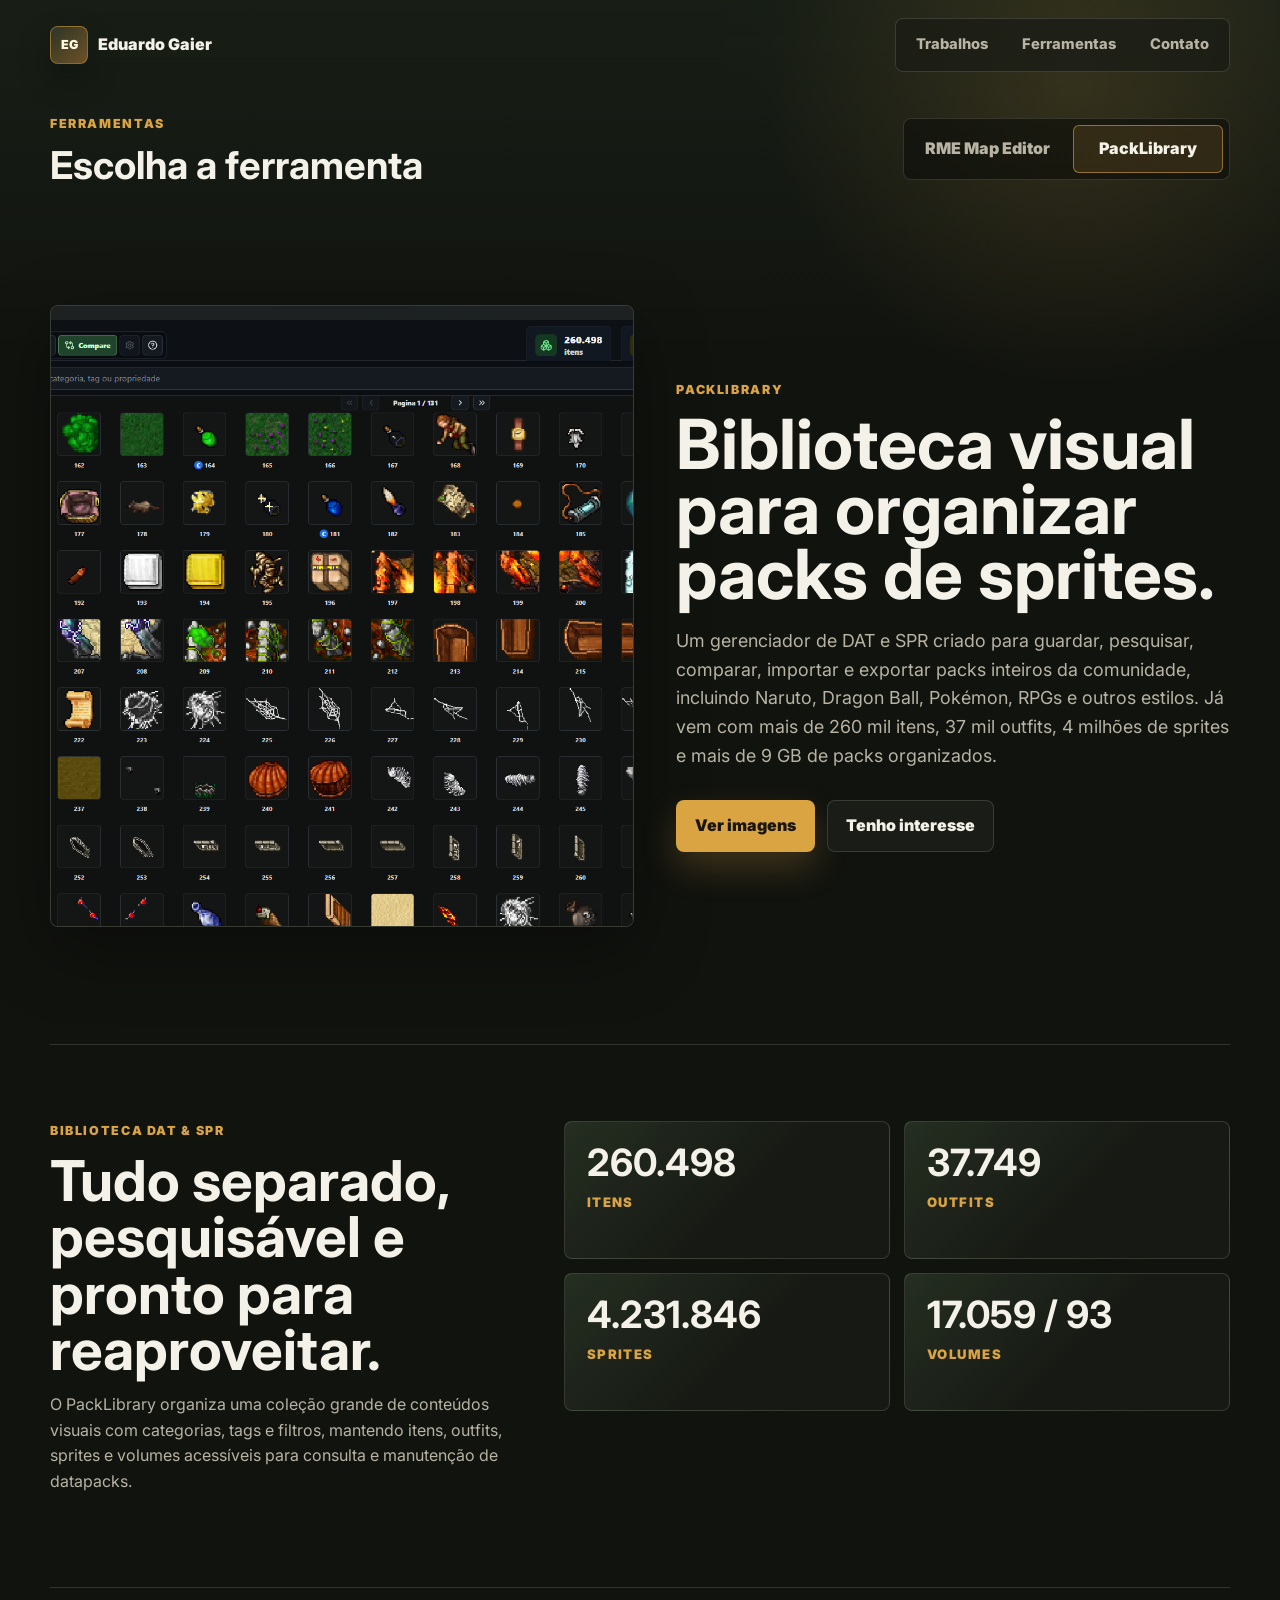
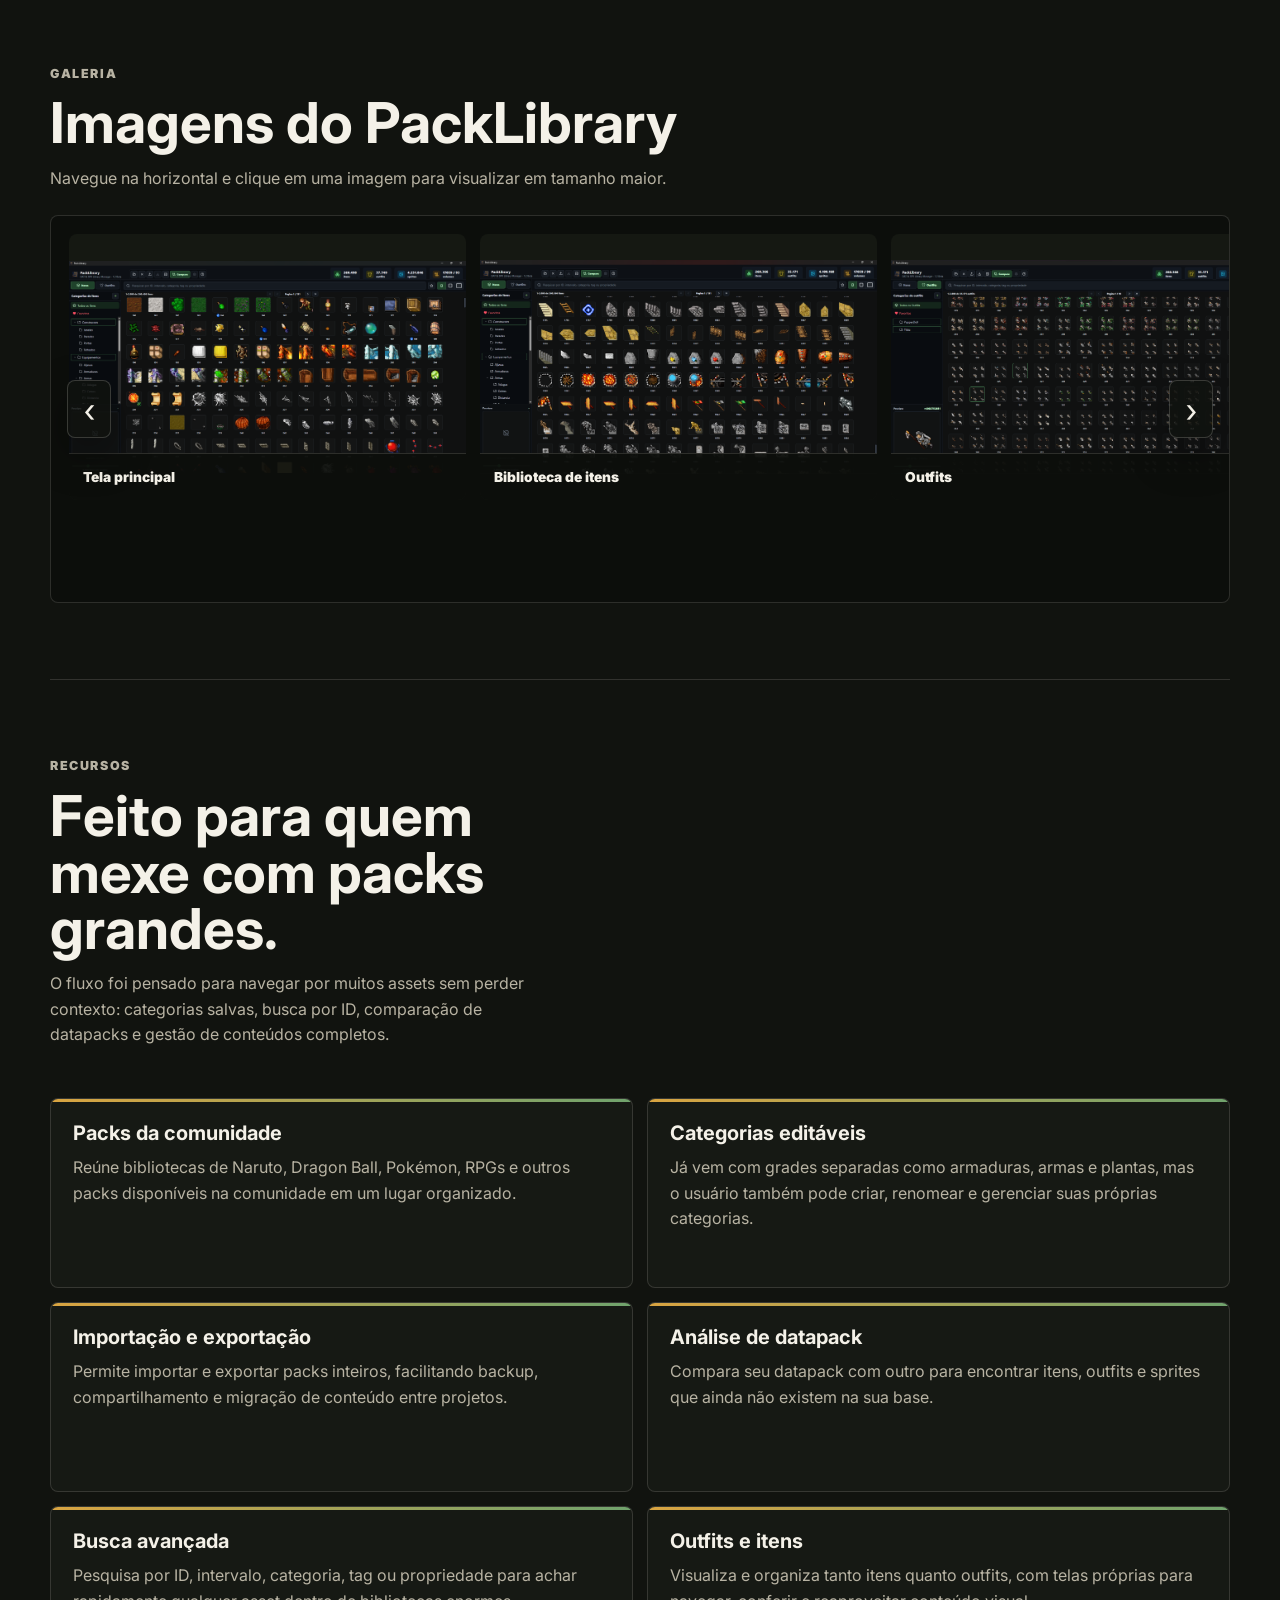
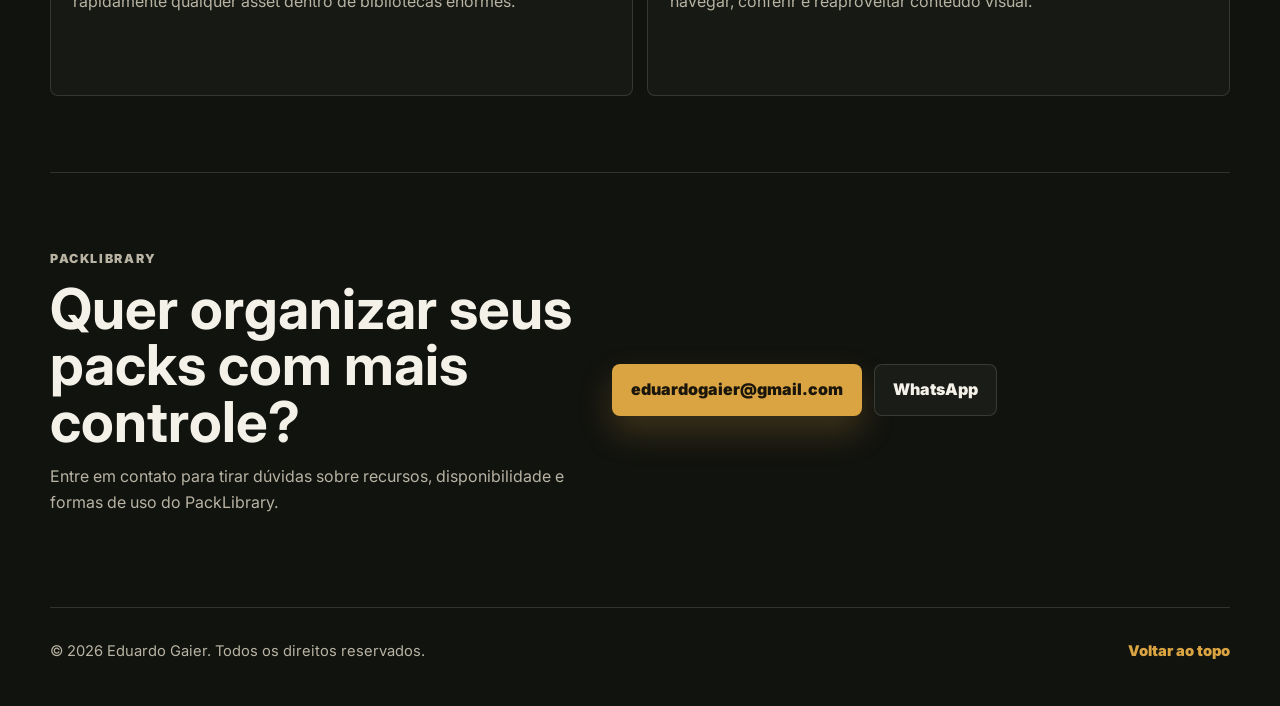
==== commit 064816cd: "Move menu de ferramentas no PackLibrary" ====
--- a/packlibrary.html
+++ b/packlibrary.html
@@ -32,6 +32,17 @@
     </header>
 
     <main>
+      <section class="tool-menu section-band compact-band" aria-labelledby="tool-menu-title">
+        <div>
+          <p class="eyebrow">Ferramentas</p>
+          <h2 id="tool-menu-title">Escolha a ferramenta</h2>
+        </div>
+        <div class="tool-switch" aria-label="Menu de ferramentas">
+          <a href="rme.html">RME Map Editor</a>
+          <a class="active" href="packlibrary.html" aria-current="page">PackLibrary</a>
+        </div>
+      </section>
+
       <section class="hero tool-hero" id="inicio">
         <div class="hero-media">
           <img
@@ -57,17 +68,6 @@
         </div>
       </section>
 
-      <section class="tool-menu section-band compact-band" aria-labelledby="tool-menu-title">
-        <div>
-          <p class="eyebrow">Ferramentas</p>
-          <h2 id="tool-menu-title">Escolha a ferramenta</h2>
-        </div>
-        <div class="tool-switch" aria-label="Menu de ferramentas">
-          <a href="rme.html">RME Map Editor</a>
-          <a class="active" href="packlibrary.html" aria-current="page">PackLibrary</a>
-        </div>
-      </section>
-
       <section class="feature-strip section-band" aria-labelledby="pack-benefits-title">
         <div>
           <p class="eyebrow">Biblioteca DAT & SPR</p>
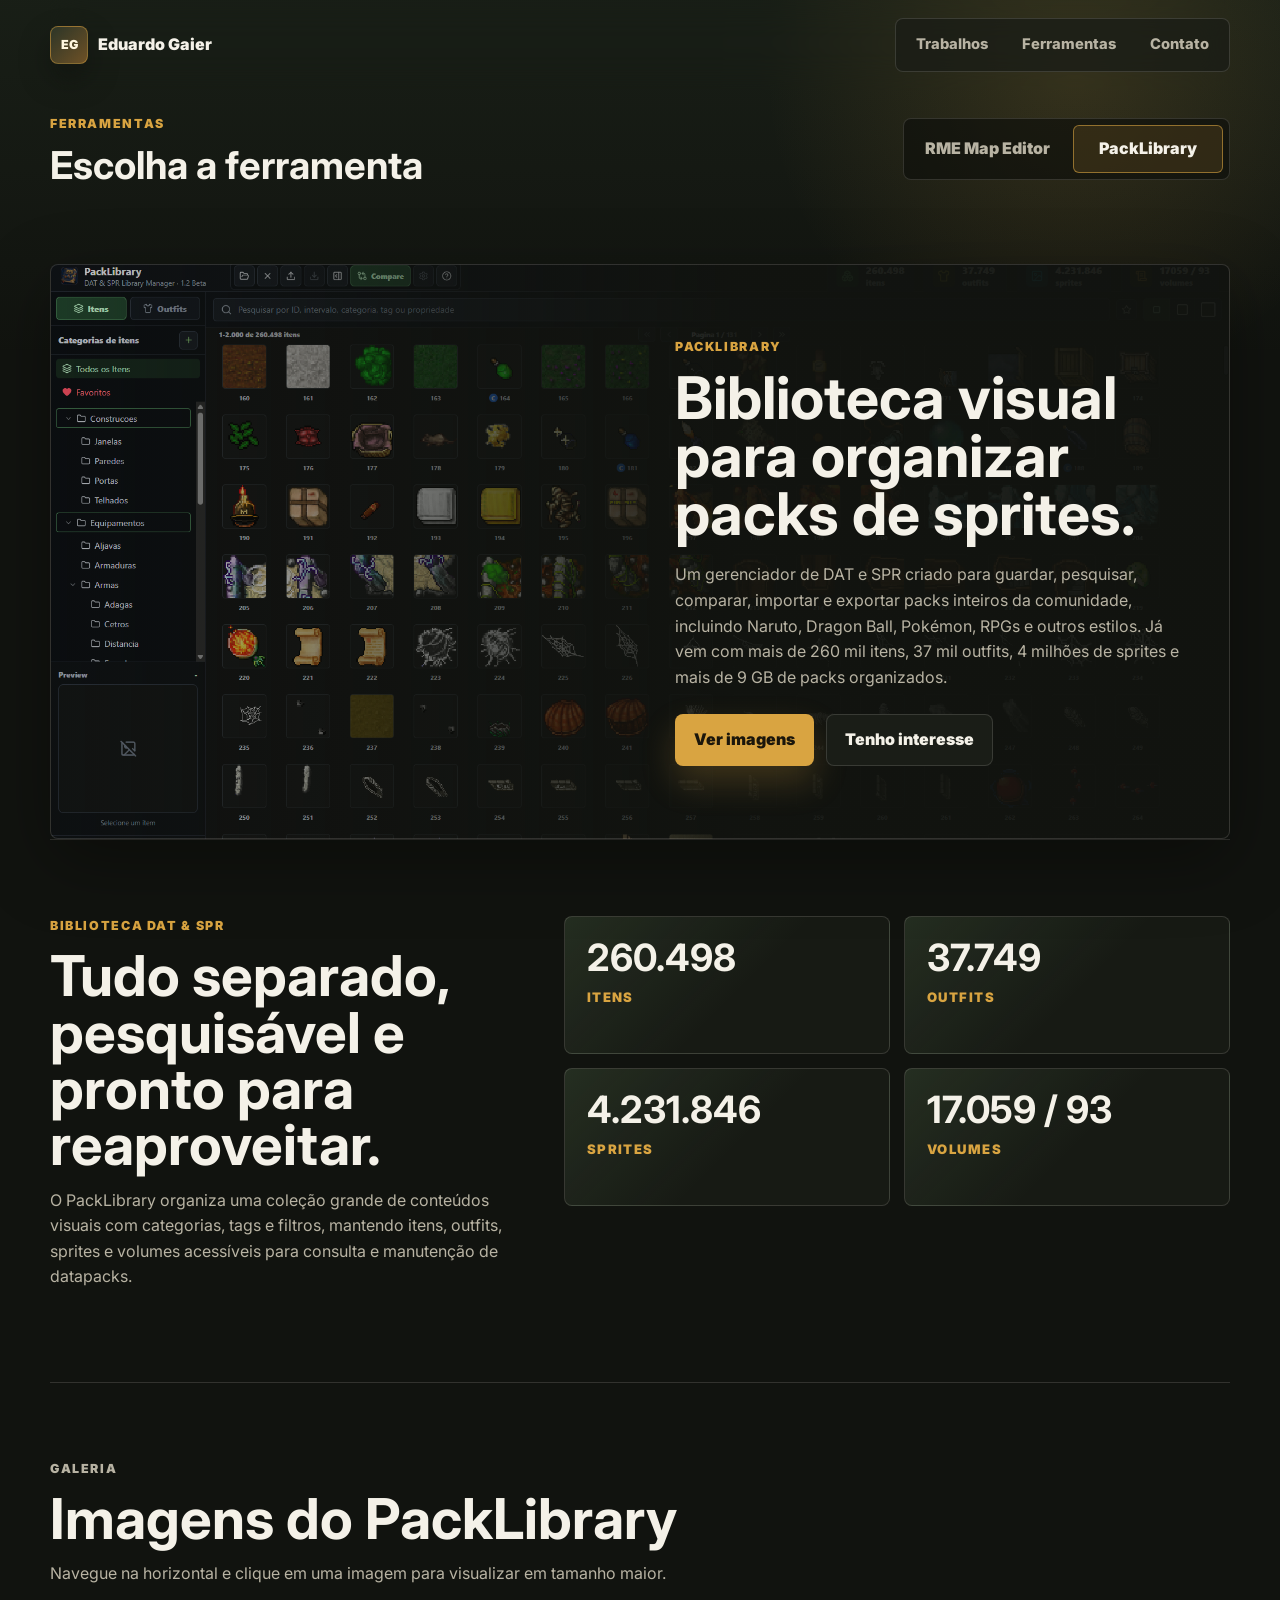
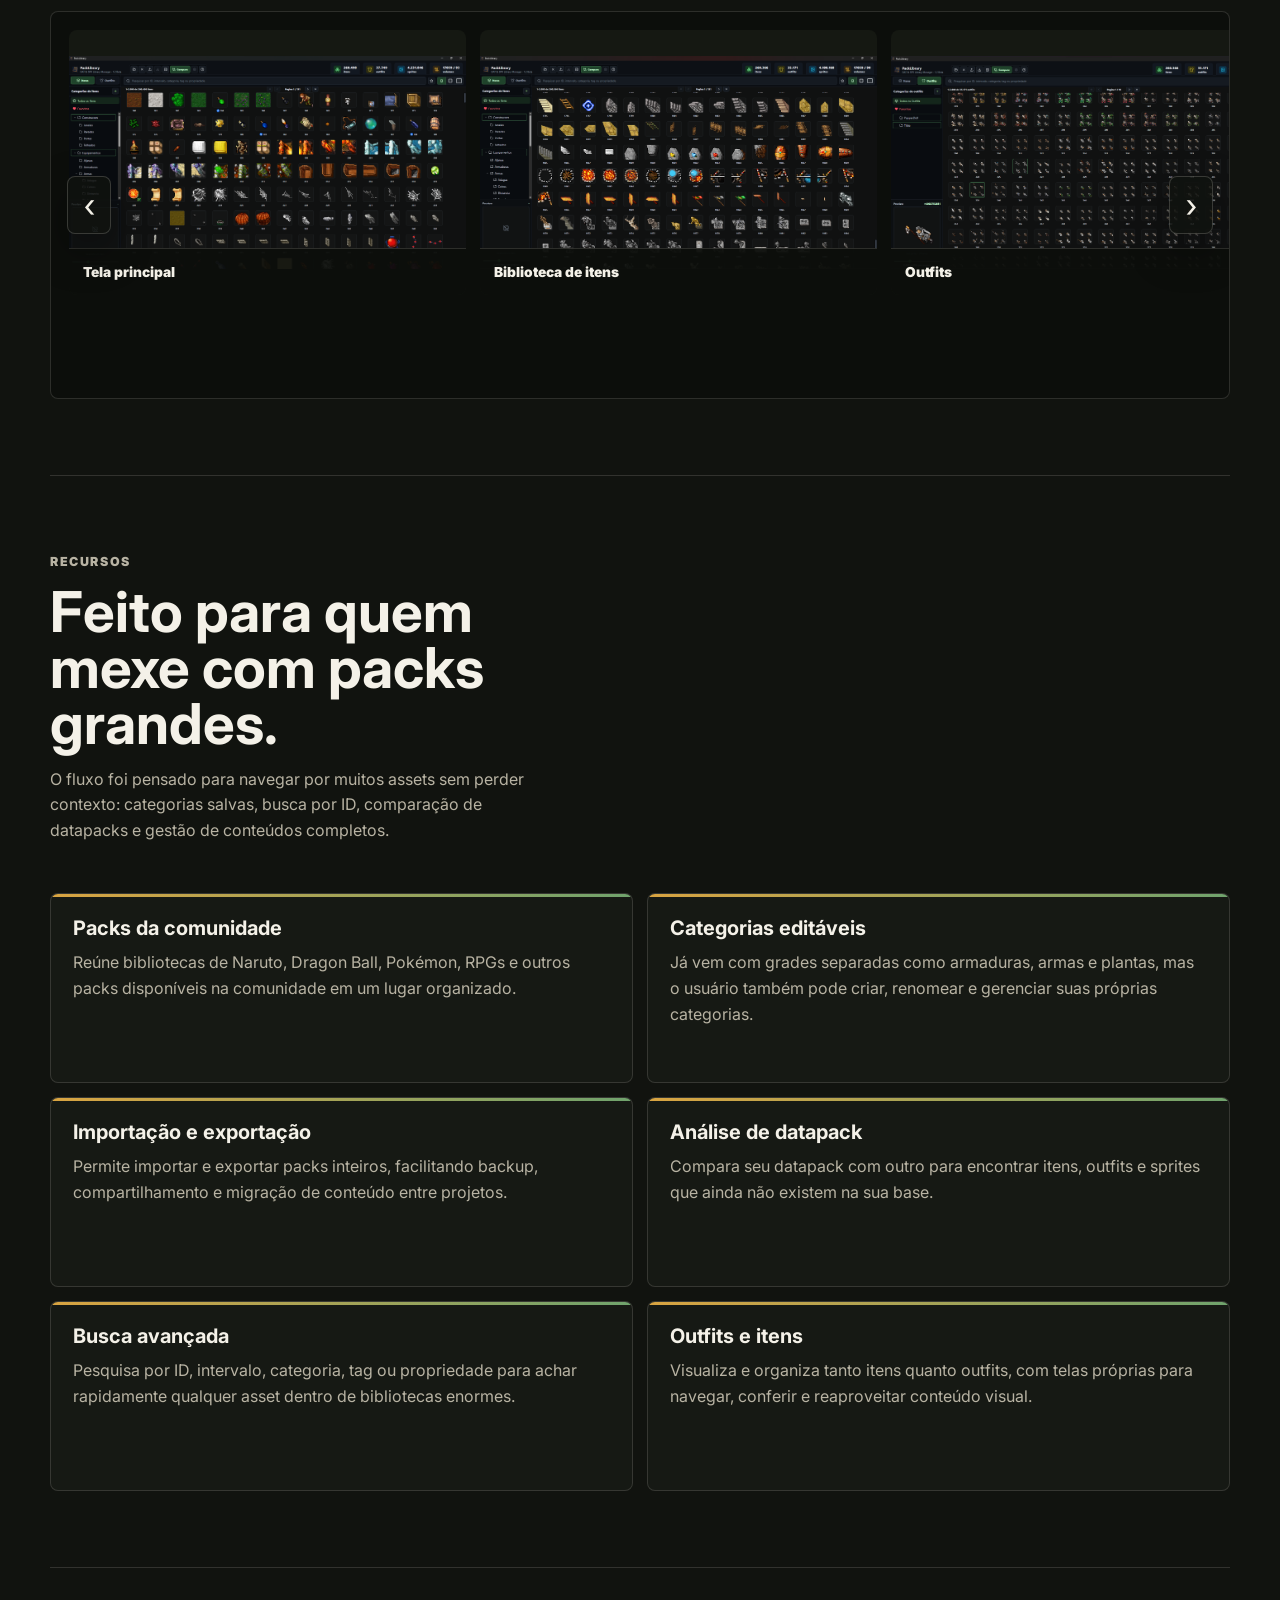
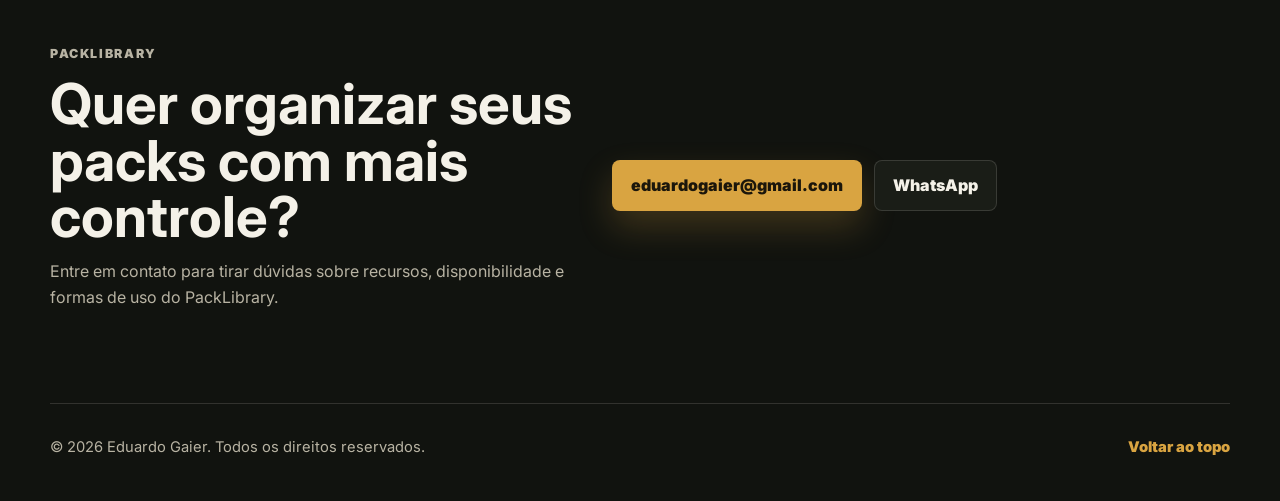
==== commit 28e24b05: "Usa painel com fundo no PackLibrary" ====
--- a/packlibrary.html
+++ b/packlibrary.html
@@ -44,13 +44,6 @@
       </section>
 
       <section class="hero tool-hero" id="inicio">
-        <div class="hero-media">
-          <img
-            src="images/ferramentas/Fotos%20library/packlibrary-main.png"
-            alt="Tela principal do PackLibrary com grade de itens, categorias e métricas da biblioteca"
-          />
-        </div>
-
         <div class="hero-content">
           <p class="eyebrow">PackLibrary</p>
           <h1>Biblioteca visual para organizar packs de sprites.</h1>
--- a/styles.css
+++ b/styles.css
@@ -151,7 +151,13 @@
   object-fit: cover;
 }
 
-.rme-hero {
+.home-hero h1 {
+  font-size: clamp(2.6rem, 5.8vw, 5.2rem);
+  line-height: 0.98;
+}
+
+.rme-hero,
+.tool-hero {
   position: relative;
   isolation: isolate;
   display: flex;
@@ -161,14 +167,25 @@
   padding: 34px;
   border: 1px solid var(--line);
   border-radius: 8px;
+  box-shadow: var(--shadow);
+}
+
+.rme-hero {
   background:
     linear-gradient(90deg, rgba(17, 19, 15, 0.28), rgba(17, 19, 15, 0.94) 58%),
     url("images/ferramentas/ferramentas.png") left center / cover no-repeat,
     rgba(26, 29, 23, 0.68);
-  box-shadow: var(--shadow);
-}
-
-.rme-hero .hero-content {
+}
+
+.tool-hero {
+  background:
+    linear-gradient(90deg, rgba(17, 19, 15, 0.2), rgba(17, 19, 15, 0.95) 58%),
+    url("images/ferramentas/Fotos library/packlibrary-main.png") left center / cover no-repeat,
+    rgba(26, 29, 23, 0.68);
+}
+
+.rme-hero .hero-content,
+.tool-hero .hero-content {
   max-width: 520px;
   padding: clamp(20px, 3vw, 42px) 0;
 }
@@ -185,7 +202,14 @@
 }
 
 .tool-hero h1 {
-  font-size: clamp(2.5rem, 5.4vw, 5.1rem);
+  font-size: clamp(2.35rem, 4.6vw, 4.35rem);
+  line-height: 0.98;
+}
+
+.tool-hero .hero-copy {
+  max-width: 520px;
+  margin-bottom: 24px;
+  font-size: 1rem;
 }
 
 .hero-content {
@@ -798,16 +822,28 @@
     order: 2;
   }
 
-  .rme-hero {
+  .rme-hero,
+  .tool-hero {
     display: grid;
     padding: 22px;
+  }
+
+  .rme-hero {
     background:
       linear-gradient(180deg, rgba(17, 19, 15, 0.44), rgba(17, 19, 15, 0.92) 56%),
       url("images/ferramentas/ferramentas.png") center top / cover no-repeat,
       rgba(26, 29, 23, 0.68);
   }
 
-  .rme-hero .hero-content {
+  .tool-hero {
+    background:
+      linear-gradient(180deg, rgba(17, 19, 15, 0.44), rgba(17, 19, 15, 0.92) 56%),
+      url("images/ferramentas/Fotos library/packlibrary-main.png") center top / cover no-repeat,
+      rgba(26, 29, 23, 0.68);
+  }
+
+  .rme-hero .hero-content,
+  .tool-hero .hero-content {
     padding-top: clamp(170px, 40vw, 280px);
   }
 
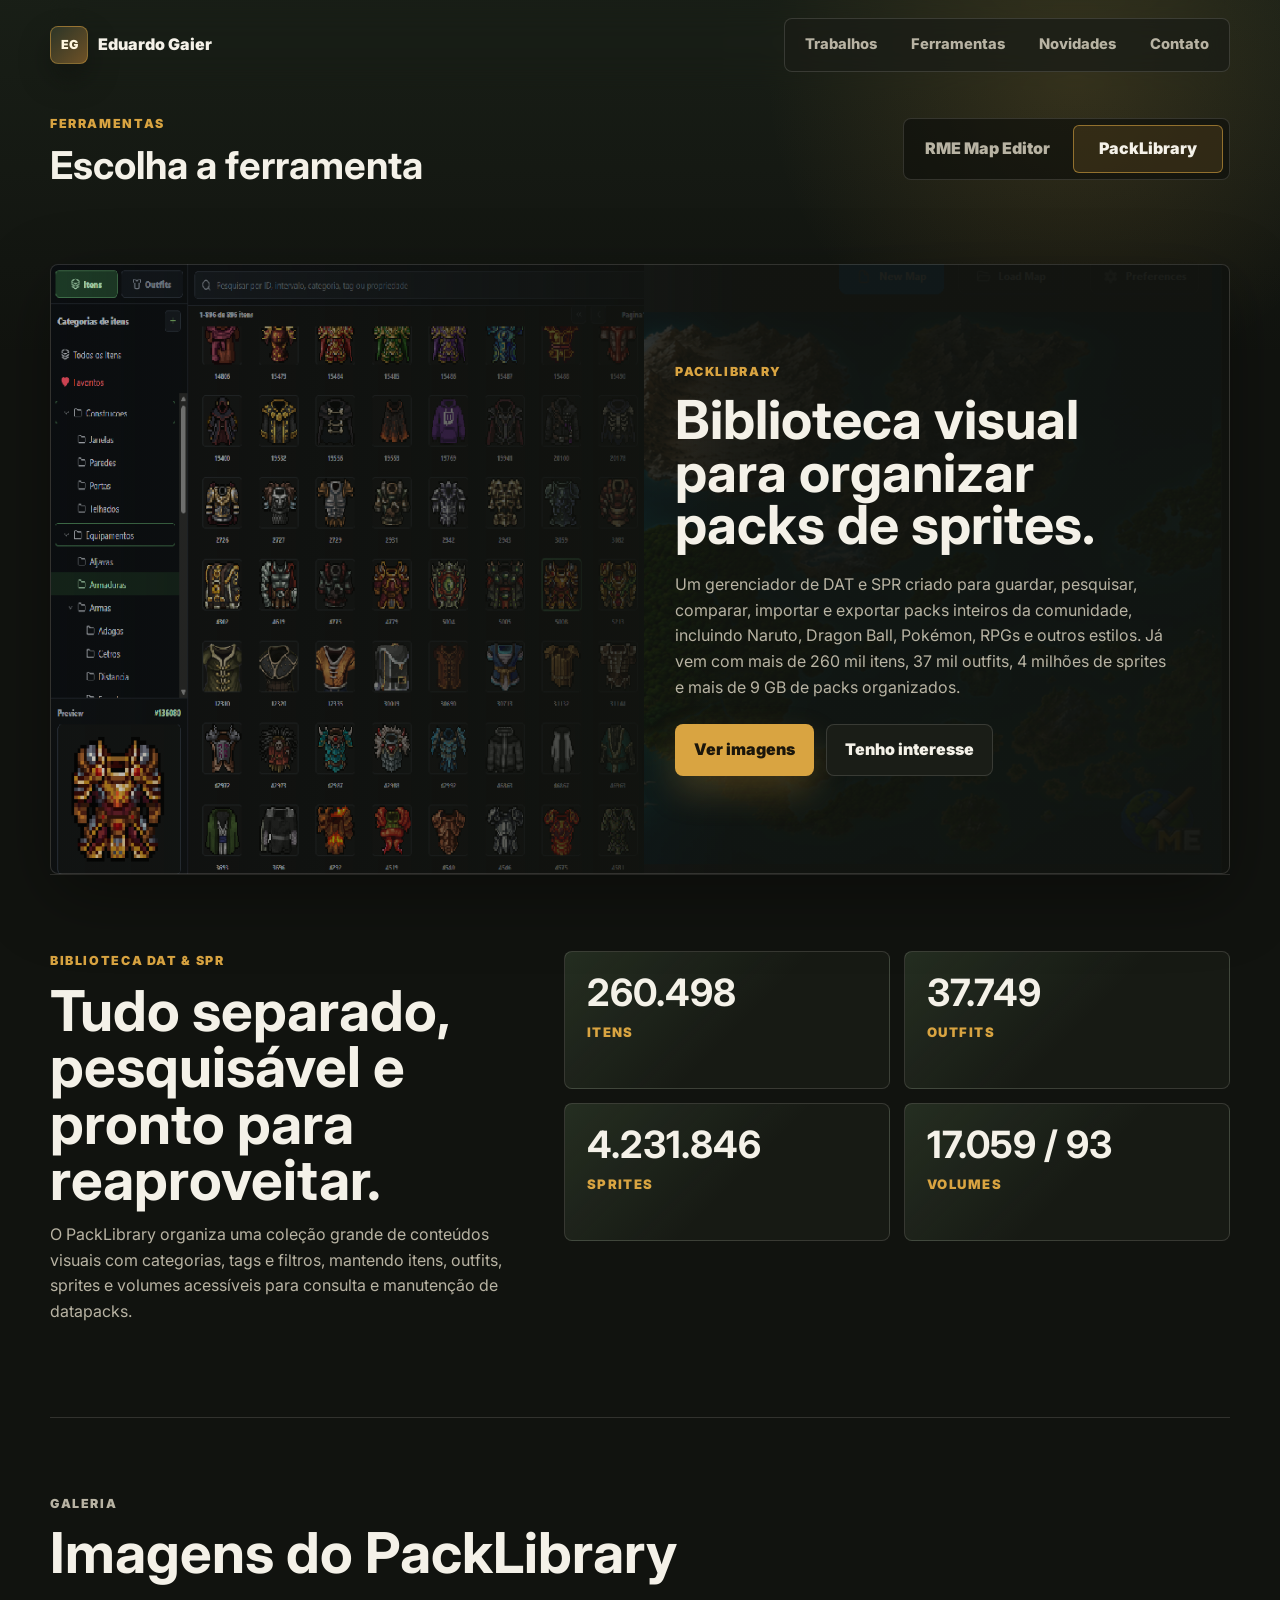
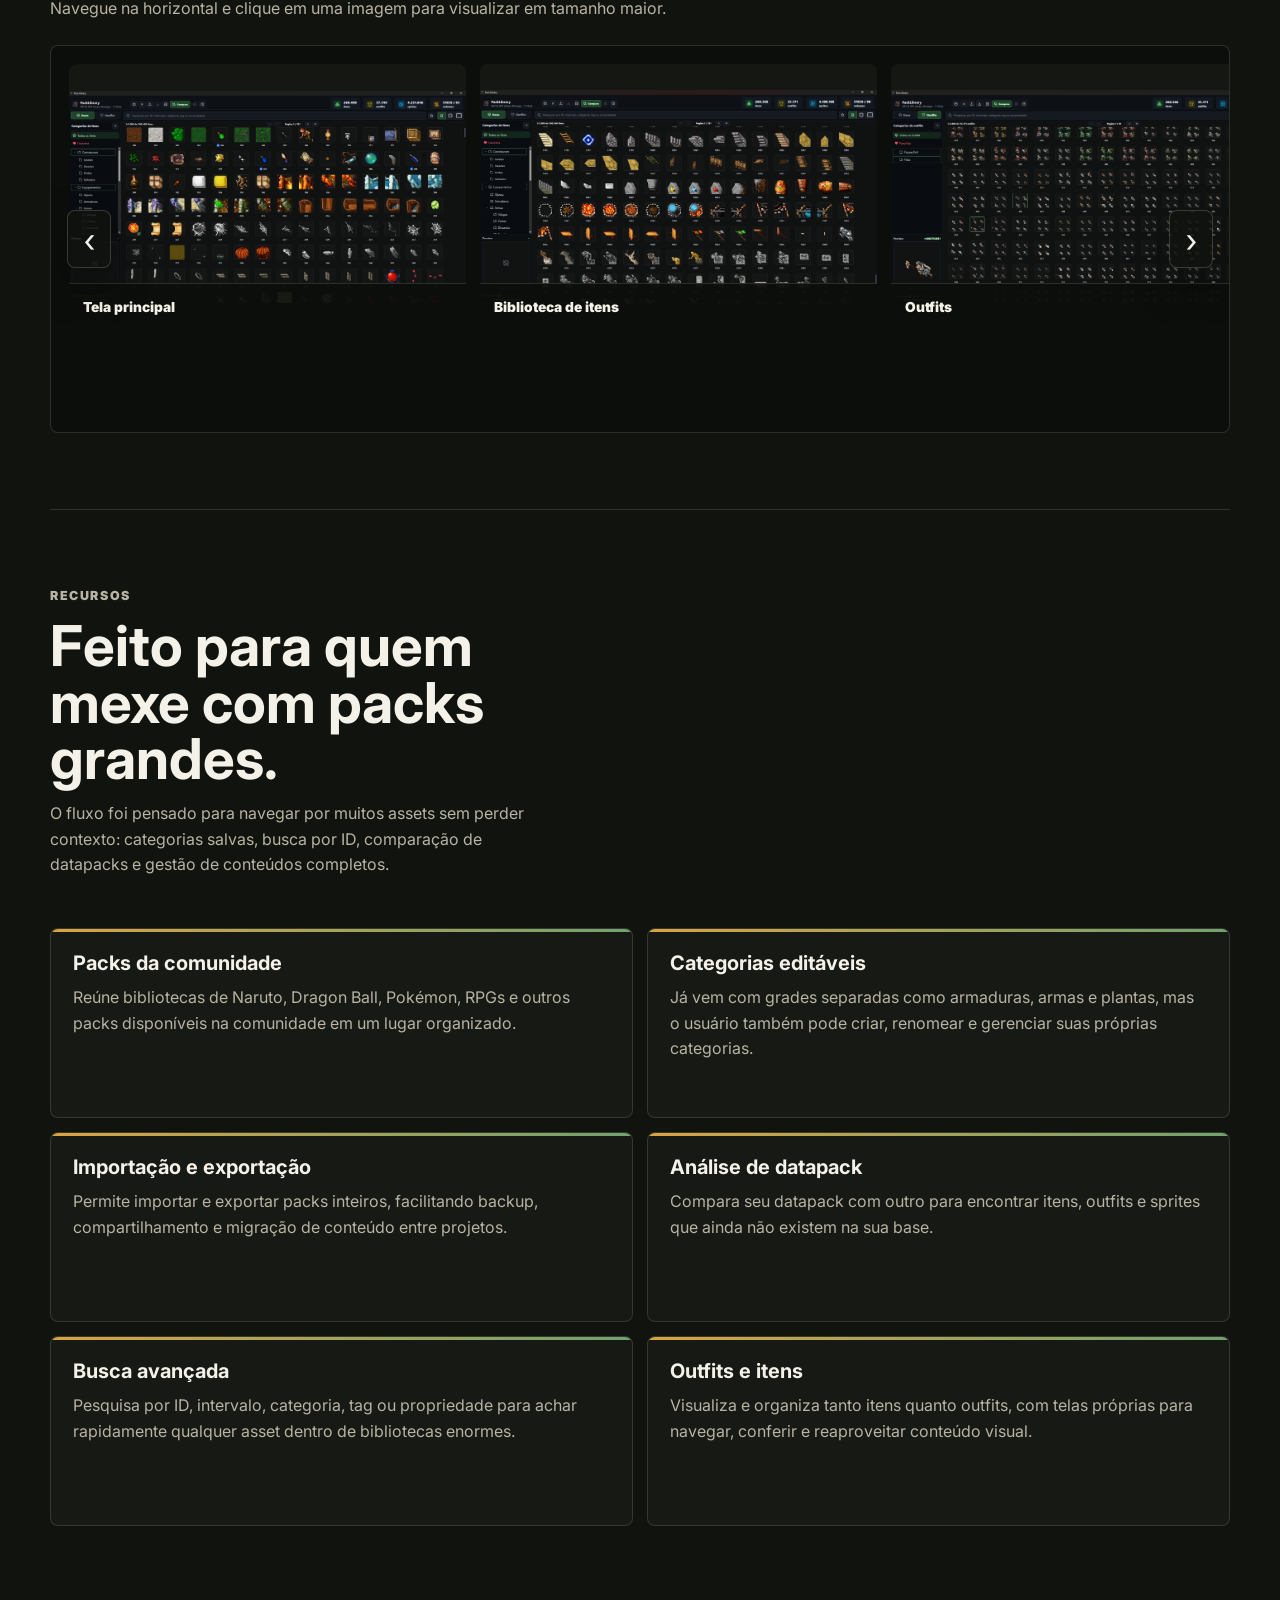
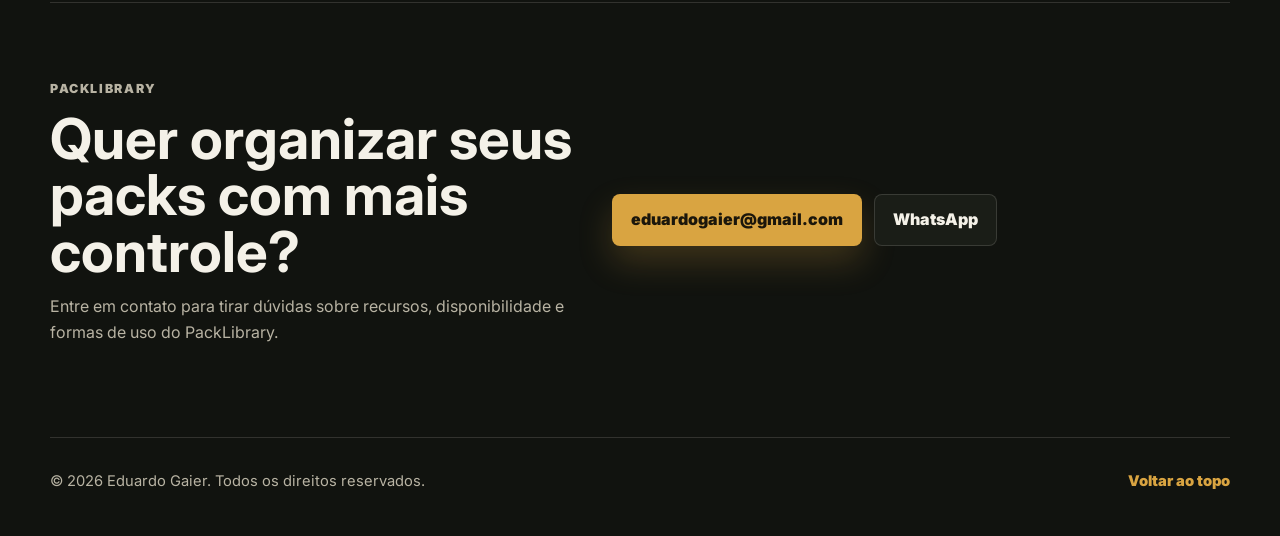
==== commit c72dc9e7: "Adiciona pagina de novidades do Map Editor" ====
--- a/packlibrary.html
+++ b/packlibrary.html
@@ -27,6 +27,7 @@
       <nav class="nav" aria-label="Navegação principal">
         <a href="index.html#trabalhos">Trabalhos</a>
         <a href="rme.html">Ferramentas</a>
+        <a href="novidades.html">Novidades</a>
         <a href="index.html#contato">Contato</a>
       </nav>
     </header>
--- a/styles.css
+++ b/styles.css
@@ -161,8 +161,9 @@
   position: relative;
   isolation: isolate;
   display: flex;
+  align-items: center;
   justify-content: flex-end;
-  min-height: auto;
+  min-height: clamp(520px, 48vw, 610px);
   margin-top: 46px;
   padding: 34px;
   border: 1px solid var(--line);
@@ -173,14 +174,14 @@
 .rme-hero {
   background:
     linear-gradient(90deg, rgba(17, 19, 15, 0.28), rgba(17, 19, 15, 0.94) 58%),
-    url("images/ferramentas/ferramentas.png") left center / cover no-repeat,
+    url("images/rme/rmeintro.png") left center / cover no-repeat,
     rgba(26, 29, 23, 0.68);
 }
 
 .tool-hero {
   background:
     linear-gradient(90deg, rgba(17, 19, 15, 0.2), rgba(17, 19, 15, 0.95) 58%),
-    url("images/ferramentas/Fotos library/packlibrary-main.png") left center / cover no-repeat,
+    url("images/ferramentas/ferramentas.png") left center / cover no-repeat,
     rgba(26, 29, 23, 0.68);
 }
 
@@ -190,24 +191,15 @@
   padding: clamp(20px, 3vw, 42px) 0;
 }
 
-.rme-hero h1 {
+.rme-hero h1,
+.tool-hero h1 {
   font-size: clamp(2.35rem, 4.2vw, 4rem);
   line-height: 0.98;
 }
 
-.rme-hero .hero-copy {
+.rme-hero .hero-copy,
+.tool-hero .hero-copy {
   max-width: 500px;
-  margin-bottom: 24px;
-  font-size: 1rem;
-}
-
-.tool-hero h1 {
-  font-size: clamp(2.35rem, 4.6vw, 4.35rem);
-  line-height: 0.98;
-}
-
-.tool-hero .hero-copy {
-  max-width: 520px;
   margin-bottom: 24px;
   font-size: 1rem;
 }
@@ -310,6 +302,35 @@
   border-top: 1px solid var(--line);
 }
 
+.video-showcase {
+  padding-top: 42px;
+}
+
+.video-showcase .section-heading {
+  margin-bottom: 22px;
+}
+
+.video-showcase .section-heading h2 {
+  font-size: clamp(1.9rem, 3vw, 2.8rem);
+}
+
+.video-frame {
+  width: 100%;
+  aspect-ratio: 16 / 9;
+  overflow: hidden;
+  border: 1px solid var(--line);
+  border-radius: 8px;
+  background: #080908;
+  box-shadow: var(--shadow);
+}
+
+.video-frame iframe {
+  display: block;
+  width: 100%;
+  height: 100%;
+  border: 0;
+}
+
 .compact-band {
   padding: 34px 0;
 }
@@ -390,6 +411,33 @@
   grid-column: 1 / -1;
 }
 
+.split-copy {
+  display: grid;
+  grid-template-columns: minmax(260px, 0.72fr) minmax(320px, 1fr);
+  gap: 42px;
+  align-items: start;
+}
+
+.split-copy .eyebrow {
+  grid-column: 1 / -1;
+  margin-bottom: 0;
+}
+
+.split-copy h2,
+.split-copy .intro-lead {
+  margin-bottom: 0;
+}
+
+.split-copy h2 {
+  font-size: clamp(1.9rem, 2.9vw, 3rem);
+  line-height: 1.05;
+}
+
+.split-copy .intro-lead {
+  max-width: 560px;
+  font-size: 1.02rem;
+}
+
 .stats-grid {
   display: grid;
   grid-template-columns: repeat(2, minmax(0, 1fr));
@@ -463,6 +511,81 @@
 .section-heading {
   max-width: 760px;
   margin-bottom: 24px;
+}
+
+.news-heading {
+  padding-top: 64px;
+  padding-bottom: 48px;
+}
+
+.news-heading h1 {
+  max-width: 900px;
+  margin-bottom: 18px;
+  font-size: clamp(2.7rem, 5.4vw, 5rem);
+  line-height: 0.98;
+}
+
+.news-lead {
+  max-width: 760px;
+  margin-bottom: 12px;
+  color: var(--muted);
+  font-size: 1.12rem;
+}
+
+.news-date {
+  margin-bottom: 0;
+  color: var(--accent);
+  font-size: 0.88rem;
+  font-weight: 800;
+}
+
+.news-entry {
+  display: grid;
+  grid-template-columns: minmax(0, 1.1fr) minmax(320px, 0.9fr);
+  gap: 38px;
+  align-items: center;
+}
+
+.news-image {
+  overflow: hidden;
+  border: 1px solid var(--line);
+  border-radius: 8px;
+  background: #0a0d12;
+}
+
+.news-image img {
+  width: 100%;
+  aspect-ratio: 1.55 / 1;
+  object-fit: contain;
+}
+
+.news-copy h2 {
+  margin-bottom: 16px;
+  font-size: clamp(1.9rem, 3vw, 3rem);
+  line-height: 1.05;
+}
+
+.news-copy p:not(.eyebrow) {
+  color: var(--muted);
+}
+
+.news-notice {
+  padding: 14px 16px;
+  border-left: 3px solid var(--brand);
+  background: rgba(217, 164, 65, 0.09);
+  color: var(--text) !important;
+}
+
+.news-tools > .section-heading {
+  max-width: 820px;
+}
+
+.news-tools > .section-heading h2 {
+  font-size: clamp(2rem, 3.5vw, 3rem);
+}
+
+.news-feature-list {
+  grid-template-columns: repeat(3, minmax(0, 1fr));
 }
 
 .work-tabs {
@@ -799,11 +922,16 @@
   .intro,
   .tools,
   .feature-strip,
+  .news-entry,
   .contact,
   .work-panel.active {
     grid-template-columns: 1fr;
   }
 
+  .news-feature-list {
+    grid-template-columns: repeat(2, minmax(0, 1fr));
+  }
+
   .tool-menu {
     align-items: flex-start;
     flex-direction: column;
@@ -811,6 +939,10 @@
 
   .tool-switch {
     width: 100%;
+  }
+
+  .split-copy {
+    grid-template-columns: 1fr;
   }
 
   .hero {
@@ -831,14 +963,14 @@
   .rme-hero {
     background:
       linear-gradient(180deg, rgba(17, 19, 15, 0.44), rgba(17, 19, 15, 0.92) 56%),
-      url("images/ferramentas/ferramentas.png") center top / cover no-repeat,
+      url("images/rme/rmeintro.png") center top / cover no-repeat,
       rgba(26, 29, 23, 0.68);
   }
 
   .tool-hero {
     background:
       linear-gradient(180deg, rgba(17, 19, 15, 0.44), rgba(17, 19, 15, 0.92) 56%),
-      url("images/ferramentas/Fotos library/packlibrary-main.png") center top / cover no-repeat,
+      url("images/ferramentas/ferramentas.png") center top / cover no-repeat,
       rgba(26, 29, 23, 0.68);
   }
 
